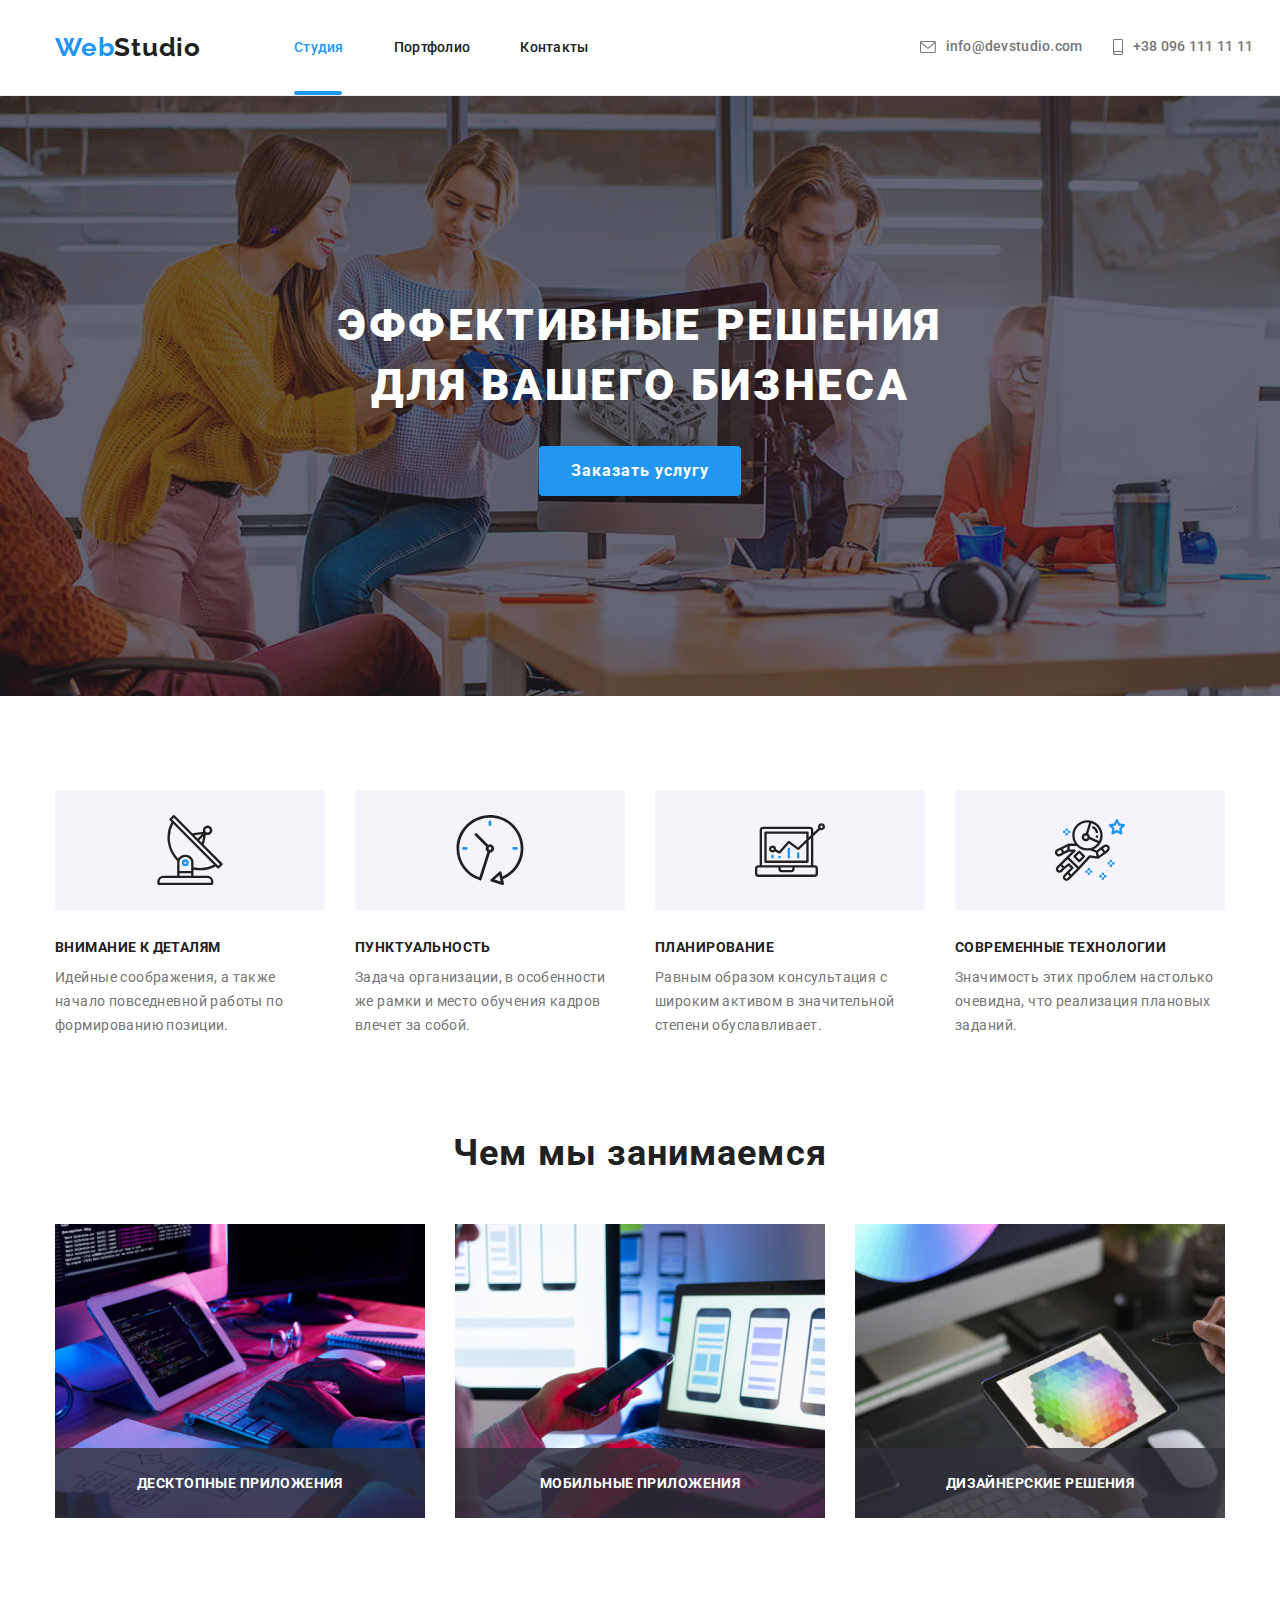
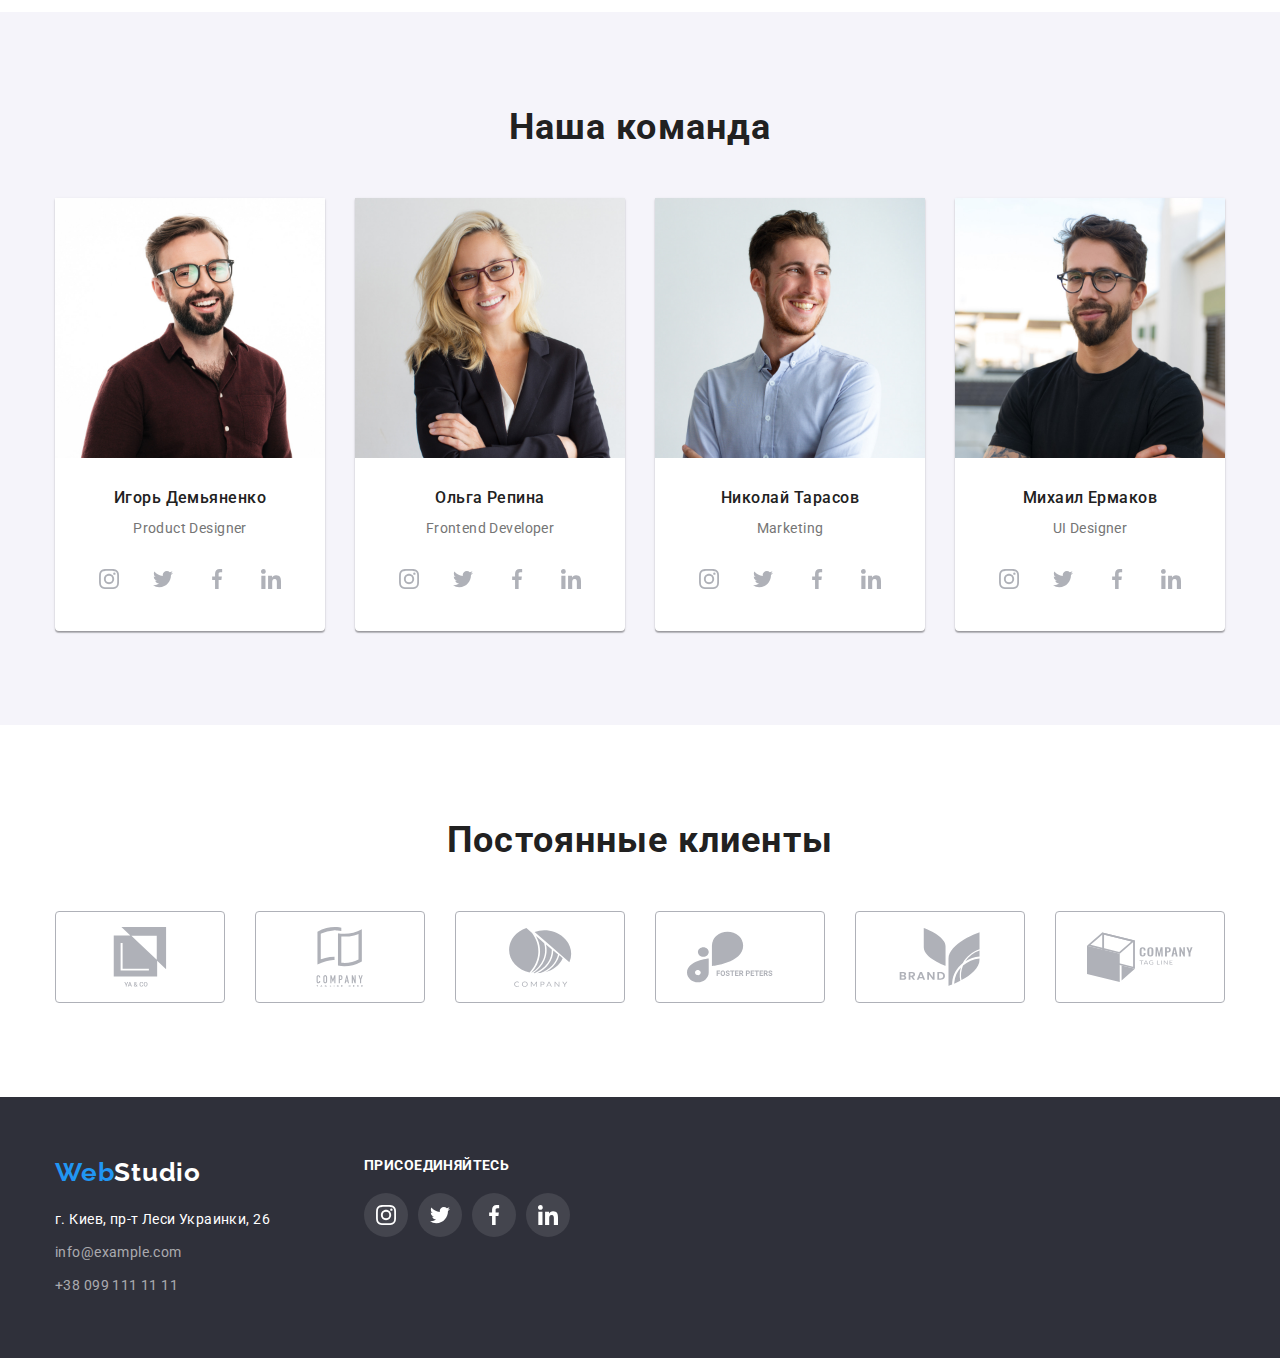
==== index.html @ fbbea025 "Initial commit" ====
<!DOCTYPE html>
<html lang="ru">
  <head>
    <meta charset="UTF-8" />
    <meta http-equiv="X-UA-Compatible" content="IE=edge" />
    <meta name="viewport" content="width=device-width, initial-scale=1.0" />
    <link
      rel="stylesheet"
      href="https://cdn.jsdelivr.net/npm/modern-normalize@1.1.0/modern-normalize.min.css"
    />
    <link rel="preconnect" href="https://fonts.googleapis.com" />
    <link rel="preconnect" href="https://fonts.gstatic.com" crossorigin />
    <link
      href="https://fonts.googleapis.com/css2?family=Raleway:wght@700&family=Roboto:wght@400;500;700;900&display=swap"
      rel="stylesheet"
    />
    <link rel="stylesheet" href="./css/style.css" />
    <title>Studia</title>
  </head>
  <body>
    <header>
      <div class="container header-container">
        <a class="logo" href="./"><span class="logo-accent">Web</span>Studio</a>
        <nav>
          <ul class="header-link-list">
            <li class="nav-item">
              <a class="header-link link-studia" href="index.html">Студия</a>
            </li>
            <li class="nav-item">
              <a class="header-link" href="portfolio.html">Портфолио</a>
            </li>
            <li class="nav-item">
              <a class="header-link" href="/">Контакты</a>
            </li>
          </ul>
        </nav>
        <div class="contacts-list">
          <a class="contacts" href="mailto:info@devstudio.com">
            <svg class="link-icon-envelope">
              <use href="./images/svg/symbol-defs.svg#icon-envelope"></use>
            </svg>
            info@devstudio.com
          </a>
          <a class="contacts" href="tel:++380961111111">
            <svg class="link-icon-smartphone">
              <use href="./images/svg/symbol-defs.svg#icon-smartphone"></use>
            </svg>
            +38 096 111 11 11
          </a>
        </div>
      </div>
    </header>
    <main>
      <section class="hero-section">
        <div class="container container-hero">
          <h1 class="hero-name">Эффективные решения для вашего бизнеса</h1>
          <button class="main-button" type="button" data-modal-open>
            Заказать услугу
          </button>
        </div>
      </section>
      <section class="our-advantages section">
        <div class="container">
          <h2 hidden>Наши преймущества</h2>
          <ul class="advantages-list">
            <li class="advantages-list-item">
              <div class="advantages-svg">
                <svg class="advantages-icon">
                  <use href="./images/svg/symbol-defs.svg#icon-antenna-1"></use>
                </svg>
              </div>

              <h3>Внимание к деталям</h3>
              <p>
                Идейные соображения, а также начало повседневной работы по
                формированию позиции.
              </p>
            </li>
            <li class="advantages-list-item">
              <div class="advantages-svg">
                <svg class="advantages-icon">
                  <use href="./images/svg/symbol-defs.svg#icon-clock-1"></use>
                </svg>
              </div>

              <h3>Пунктуальность</h3>
              <p>
                Задача организации, в особенности же рамки и место обучения
                кадров влечет за собой.
              </p>
            </li>
            <li class="advantages-list-item">
              <div class="advantages-svg">
                <svg class="advantages-icon">
                  <use href="./images/svg/symbol-defs.svg#icon-diagram-1"></use>
                </svg>
              </div>

              <h3>Планирование</h3>
              <p>
                Равным образом консультация с широким активом в значительной
                степени обуславливает.
              </p>
            </li>
            <li class="advantages-list-item">
              <div class="advantages-svg">
                <svg class="advantages-icon">
                  <use
                    href="./images/svg/symbol-defs.svg#icon-astronaut-1"
                  ></use>
                </svg>
              </div>

              <h3>Современные технологии</h3>
              <p>
                Значимость этих проблем настолько очевидна, что реализация
                плановых заданий.
              </p>
            </li>
          </ul>
        </div>
      </section>
      <section class="gallery section">
        <div class="container">
          <h2 class="gallery-name">Чем мы занимаемся</h2>
          <ul class="gallery-list">
            <li class="gallery-list-item">
              <div class="gallery-thumb">
                <img
                  src="./images/gallery/box1.jpg"
                  width="370"
                  height="294"
                  alt="Десктопные приложения"
                />
                <div class="gallery-item-font">
                  <p class="gallery-item-name">Десктопные приложения</p>
                </div>
              </div>
            </li>
            <li class="gallery-list-item">
              <div class="gallery-thumb">
                <img
                  src="./images/gallery/box2.jpg"
                  alt="Мобильные приложения"
                />
                <div class="gallery-item-font">
                  <p class="gallery-item-name">Мобильные приложения</p>
                </div>
              </div>
            </li>
            <li class="gallery-list-item">
              <div class="gallery-thumb">
                <img
                  src="./images/gallery/box3.jpg"
                  alt="Дизайнерские решения"
                />
                <div class="gallery-item-font">
                  <p class="gallery-item-name">Дизайнерские решения</p>
                </div>
              </div>
            </li>
          </ul>
        </div>
      </section>
      <section class="team-section">
        <div class="container">
          <h2 class="team-header">Наша команда</h2>
          <ul class="team-list">
            <li class="team-list-item">
              <img
                src="./images/team/productdesigner.jpg"
                alt="Фото дизайнера продукта"
                width="270"
                height="260"
              />
              <div class="name-item-team">
                <h3>Игорь Демьяненко</h3>
                <p lang="en">Product Designer</p>
              </div>

              <div class="social-team">
                <ul class="social-team-list">
                  <li class="social-team-item">
                    <a class="social-team-link" href="">
                      <svg class="social-team-svg">
                        <use
                          href="./images/svg/symbol-defs.svg#icon-instagram-2"
                        ></use>
                      </svg>
                    </a>
                  </li>
                  <li class="social-team-item">
                    <a class="social-team-link" href="">
                      <svg class="social-team-svg">
                        <use
                          href="./images/svg/symbol-defs.svg#icon-twitter-1"
                        ></use>
                      </svg>
                    </a>
                  </li>
                  <li class="social-team-item">
                    <a class="social-team-link" href="">
                      <svg class="social-team-svg">
                        <use
                          href="./images/svg/symbol-defs.svg#icon-facebook-1"
                        ></use>
                      </svg>
                    </a>
                  </li>
                  <li class="social-team-item">
                    <a class="social-team-link" href="">
                      <svg class="social-team-svg">
                        <use
                          href="./images/svg/symbol-defs.svg#icon-linkedin-1"
                        ></use>
                      </svg>
                    </a>
                  </li>
                </ul>
              </div>
            </li>
            <li class="team-list-item">
              <img
                src="./images/team/frontenddeveloper.jpg"
                alt="Фото фронтэнд разработчика"
                width="270"
                height="260"
              />
              <div class="name-item-team">
                <h3>Ольга Репина</h3>
                <p lang="en">Frontend Developer</p>
              </div>
              <div class="social-team">
                <ul class="social-team-list">
                  <li class="social-team-item">
                    <a class="social-team-link" href="">
                      <svg class="social-team-svg">
                        <use
                          href="./images/svg/symbol-defs.svg#icon-instagram-2"
                        ></use>
                      </svg>
                    </a>
                  </li>
                  <li class="social-team-item">
                    <a class="social-team-link" href="">
                      <svg class="social-team-svg">
                        <use
                          href="./images/svg/symbol-defs.svg#icon-twitter-1"
                        ></use>
                      </svg>
                    </a>
                  </li>
                  <li class="social-team-item">
                    <a class="social-team-link" href="">
                      <svg class="social-team-svg">
                        <use
                          href="./images/svg/symbol-defs.svg#icon-facebook-1"
                        ></use>
                      </svg>
                    </a>
                  </li>
                  <li class="social-team-item">
                    <a class="social-team-link" href="">
                      <svg class="social-team-svg">
                        <use
                          href="./images/svg/symbol-defs.svg#icon-linkedin-1"
                        ></use>
                      </svg>
                    </a>
                  </li>
                </ul>
              </div>
            </li>
            <li class="team-list-item">
              <img
                src="./images/team/marketing.jpg"
                alt="Фото маркетолога"
                width="270"
                height="260"
              />
              <div class="name-item-team">
                <h3>Николай Тарасов</h3>
                <p lang="en">Marketing</p>
              </div>
              <div class="social-team">
                <ul class="social-team-list">
                  <li class="social-team-item">
                    <a class="social-team-link" href="">
                      <svg class="social-team-svg">
                        <use
                          href="./images/svg/symbol-defs.svg#icon-instagram-2"
                        ></use>
                      </svg>
                    </a>
                  </li>
                  <li class="social-team-item">
                    <a class="social-team-link" href="">
                      <svg class="social-team-svg">
                        <use
                          href="./images/svg/symbol-defs.svg#icon-twitter-1"
                        ></use>
                      </svg>
                    </a>
                  </li>
                  <li class="social-team-item">
                    <a class="social-team-link" href="">
                      <svg class="social-team-svg">
                        <use
                          href="./images/svg/symbol-defs.svg#icon-facebook-1"
                        ></use>
                      </svg>
                    </a>
                  </li>
                  <li class="social-team-item">
                    <a class="social-team-link" href="">
                      <svg class="social-team-svg">
                        <use
                          href="./images/svg/symbol-defs.svg#icon-linkedin-1"
                        ></use>
                      </svg>
                    </a>
                  </li>
                </ul>
              </div>
            </li>
            <li class="team-list-item">
              <img
                src="./images/team/designer.jpg"
                alt="Фото юи дизайнера"
                width="270"
                height="260"
              />
              <div class="name-item-team">
                <h3>Михаил Ермаков</h3>
                <p lang="en">UI Designer</p>
              </div>
              <div class="social-team">
                <ul class="social-team-list">
                  <li class="social-team-item">
                    <a class="social-team-link" href="">
                      <svg class="social-team-svg">
                        <use
                          href="./images/svg/symbol-defs.svg#icon-instagram-2"
                        ></use>
                      </svg>
                    </a>
                  </li>
                  <li class="social-team-item">
                    <a class="social-team-link" href="">
                      <svg class="social-team-svg">
                        <use
                          href="./images/svg/symbol-defs.svg#icon-twitter-1"
                        ></use>
                      </svg>
                    </a>
                  </li>
                  <li class="social-team-item">
                    <a class="social-team-link" href="">
                      <svg class="social-team-svg">
                        <use
                          href="./images/svg/symbol-defs.svg#icon-facebook-1"
                        ></use>
                      </svg>
                    </a>
                  </li>
                  <li class="social-team-item">
                    <a class="social-team-link" href="">
                      <svg class="social-team-svg">
                        <use
                          href="./images/svg/symbol-defs.svg#icon-linkedin-1"
                        ></use>
                      </svg>
                    </a>
                  </li>
                </ul>
              </div>
            </li>
          </ul>
        </div>
      </section>
      <section class="clients">
        <div class="container">
          <h2 class="clients-header">Постоянные клиенты</h2>
          <ul class="clients-list">
            <li class="clients-item">
              <a class="clients-link" href="">
                <svg class="clients-icon">
                  <use href="./images/svg/symbol-defs.svg#icon-group"></use>
                </svg>
              </a>
            </li>
            <li class="clients-item">
              <a class="clients-link" href="">
                <svg class="clients-icon">
                  <use href="./images/svg/symbol-defs.svg#icon-group-1"></use>
                </svg>
              </a>
            </li>
            <li class="clients-item">
              <a class="clients-link" href="">
                <svg class="clients-icon">
                  <use href="./images/svg/symbol-defs.svg#icon-group-2"></use>
                </svg>
              </a>
            </li>
            <li class="clients-item">
              <a class="clients-link" href="">
                <svg class="clients-icon">
                  <use href="./images/svg/symbol-defs.svg#icon-group-3"></use>
                </svg>
              </a>
            </li>
            <li class="clients-item">
              <a class="clients-link" href="">
                <svg class="clients-icon">
                  <use href="./images/svg/symbol-defs.svg#icon-group-4"></use>
                </svg>
              </a>
            </li>
            <li class="clients-item">
              <a class="clients-link" href="">
                <svg class="clients-icon">
                  <use href="./images/svg/symbol-defs.svg#icon-group-5"></use>
                </svg>
              </a>
            </li>
          </ul>
        </div>
      </section>
    </main>
    <footer class="footer-page">
      <div class="container footer-container">
        <div class="address-container">
          <a class="logo logo-footer" href="./"
            ><span class="logo-accent">Web</span>Studio</a
          >
          <address class="address-list">
            <p class="location">г. Киев, пр-т Леси Украинки, 26</p>
            <a class="footer-contacts" href="mailto:info@example.com"
              >info@example.com</a
            >
            <a class="footer-contacts" href="tel:++380991111111"
              >+38 099 111 11 11</a
            >
          </address>
        </div>
        <div class="social-footer">
          <p class="social-footer-contents">присоединяйтесь</p>
          <div class="social-footer-container">
            <ul class="social-footer-list">
              <li class="social-footer-item">
                <a class="social-footer-link" href="">
                  <svg class="social-footer-svg">
                    <use
                      href="./images/svg/symbol-defs.svg#icon-instagram-2"
                    ></use>
                  </svg>
                </a>
              </li>
              <li class="social-footer-item">
                <a class="social-footer-link" href="">
                  <svg class="social-footer-svg">
                    <use
                      href="./images/svg/symbol-defs.svg#icon-twitter-1"
                    ></use>
                  </svg>
                </a>
              </li>
              <li class="social-footer-item">
                <a class="social-footer-link" href="">
                  <svg class="social-footer-svg">
                    <use
                      href="./images/svg/symbol-defs.svg#icon-facebook-1"
                    ></use>
                  </svg>
                </a>
              </li>
              <li class="social-footer-item">
                <a class="social-footer-link" href="">
                  <svg class="social-footer-svg">
                    <use
                      href="./images/svg/symbol-defs.svg#icon-linkedin-1"
                    ></use>
                  </svg>
                </a>
              </li>
            </ul>
          </div>
        </div>
      </div>
    </footer>
    <!-- Modal window -->
    <div class="backdrop is-hidden" data-modal>
      <div class="modal">
        <button class="modal-btn-close" data-modal-close>
          <svg class="modal-btn-close-icon">
            <use href="./images/svg/symbol-defs.svg#icon-modalclose"></use>
          </svg>
        </button>
      </div>
    </div>
    <script src="./js/modal.js"></script>
  </body>
</html>
---- css/style.css ----
:root {
  /* Шрифт */
  --main-font: "Roboto", sans-serif;

  /* Цвет шрифтов */
  --accent-color: #2196f3;
  --main-color: #212121;
  --secondary-color: #757575;

  /* Цвет фона */
  --main-bg-color: #ffffff;
  --secondary-bg-color: #e5e5e5;
  --futer-bg-color: #2f303a;
  --accent-bg-color: #2196f3;
}

body {
  font-style: normal;
  font-family: var(--main-font);
  font-weight: normal;
  font-size: 14px;
  line-height: 1.71;
  letter-spacing: 0.03em;
  color: var(--secondary-color);
}
/* .main-button{background-color: transparent;- прозрачная кнопка
font-family:inherit унаследовать предка шрифт} 
*/

h1,
h2,
h3,
h4,
h5,
h6,
p,
ul {
  margin: 0 0;
  padding: 0 0;
}

.container {
  width: 1200px;
  padding-left: 15px;
  padding-right: 15px;
  margin: auto auto;
}

header {
  border-bottom-style: solid;
  border-bottom-color: #ececec;
  border-bottom-width: 1px;
}

.header-container {
  display: flex;
  align-items: center;
  padding-top: 32px;
  padding-bottom: 32px;
}

.header-link-list {
  display: flex;
  align-items: center;
}

.logo {
  text-decoration: none;
  font-style: normal;
  font-family: "Raleway", sans-serif;
  color: var(--main-color);
  font-weight: 700;
  font-size: 26px;
  line-height: 1.19;
  /* identical to box height */

  letter-spacing: 0.03em;
  margin-right: 93px;
}
.logo-accent {
  color: var(--accent-color);
}

nav {
  margin-right: 331px;
}

.header-link-list {
  display: flex;
}

.nav-item {
  margin-right: 50px;
}
.nav-item:last-child {
  margin-right: 0px;
}
.contacts-list {
  display: flex;
}

.header-link-list,
.advantages-list,
.gallery-list,
.team-list,
.button-list,
.portfolio-list {
  list-style-type: none;
}

.header-link {
  font-family: var(--main-font);
  font-style: normal;
  font-weight: 500;
  font-size: 14px;
  line-height: 1.14;
  letter-spacing: 0.02em;
  color: var(--main-color);
  text-decoration: none;
  transition: color 250ms cubic-bezier(0.4, 0, 0.2, 1);
}

.link-studia{
  color: var(--accent-color);
}
.link-studia::after{
  position: absolute;
  display: flex;
  flex-direction: row;
  content: '';
  width: 48px;
  height: 4px;
  background-color: var(--accent-color);
  border-radius: 2px;
  margin-top: 32px;
}

.link-portfolio {
  color: var(--accent-color);
}

.link-portfolio::after {
  position: absolute;
  display: flex;
  flex-direction: row;
  content: '';
  width: 78px;
  height: 4px;
  background-color: var(--accent-color);
  border-radius: 2px;
  margin-top: 32px;
}

.header-link:hover,
.header-link:focus{
  color: var(--accent-color);
}

.contacts {
  color: var(--secondary-color);
  text-decoration: none;
  font-family: var(--main-font);
  font-weight: 500;
  font-size: 14px;
  line-height: 1.14;
  letter-spacing: 0.02em;
  margin-right: 30px;
  min-width: 142px;
  fill: var(--secondary-color);
  display: flex;
  align-items: center;
  transition: color 250ms cubic-bezier(0.4, 0, 0.2, 1);
}
.contacts:last-child {
  margin-right: 0px;
}

.contacts:hover,
.contacts:focus {
  color: var(--accent-color);
}

.link-icon-envelope {
  width: 16px;
  height: 12px;
  margin-right: 10px;
  fill: currentColor;
}

.link-icon-smartphone {
  width: 10px;
  height: 16px;
  margin-right: 10px;
  fill: currentColor;

}

.hero-section {
  background-color: var(--futer-bg-color);
  padding-top: 200px;
  padding-bottom: 200px;
  background-repeat:no-repeat;
  background-position: 50% 50%;
  background-image: linear-gradient(rgba(47, 48, 58, 0.4), rgba(47, 48, 58, 0.4)), url(../images/hero/hero.jpg);
}
.container-hero {
  max-width: 696px;
}
.hero-name {
  color: #ffffff;
  font-family: var(--main-font);
  font-style: normal;
  font-weight: 900;
  font-size: 44px;
  line-height: 1.36;
  text-align: center;
  letter-spacing: 0.06em;
  text-transform: uppercase;
  margin-bottom: 30px;
  min-height: 120px;
}

.main-button {
  font-style: normal;
  font-weight: 700;
  font-size: 16px;
  line-height: 1.88;
  display: flex;
  align-items: center;
  text-align: center;
  letter-spacing: 0.06em;
  background-color: var(--accent-color);
  color: #ffffff;
  font-family: inherit;
  cursor: pointer;
  border: 0px;
  border-radius: 4px;
  margin-left: auto;
  margin-right: auto;
  padding: 10px 32px;
  transition: background-color 250ms cubic-bezier(0.4, 0, 0.2, 1);
  /* font-family:inherit; - унаследовать шрифт предка  */
}
.main-button:hover,
.main-button:focus {
  background-color: #188ce8;
}

.our-advantages.section {
  padding-bottom: 47px;
}

.advantages-list {
  display: flex;
}
.advantages-list-item {
  max-width: 270px;
  margin-right: 30px;
}
.advantages-list-item:last-child {
  margin-right: 0px;
}

.advantages-svg {
  display: flex;
  justify-content: center;
  align-items: center;
  margin-bottom: 30px;
  width: 270px;
  height: 120px;
  background-color: #F5F4FA;
  border-radius: 4px;
}

.advantages-icon {
  width: 70px;
  height: 70px;
}
.gallery.section {
  padding-top: 47px;
}

.gallery-list {
  display: flex;
}
.gallery-list-item {
  margin-right: 30px;
}
.gallery-list-item:last-child {
  margin-right: 0px;
}


.gallery-thumb{
  position: relative;
}
.gallery-item-font{
  position: absolute;
  display: flex;
  justify-content:center;
  align-items:center;
  bottom: 0px;
  width: 370px;
  height: 70px;
  background-color: rgba(47, 48, 58, 0.8);
  color: #FFFFFF;

  
}

.gallery-item-name{
  display: flex;
  font-style: normal;
  font-weight: 700;
  font-size: 14px;
  line-height: 16px;
  letter-spacing: 0.03em;
  text-transform: uppercase;
}






.team-section{
  background-color: #F5F4FA;
  padding: 94px 0 94px 0;
}

.team-list {
  display: flex;
}
.team-list-item {
  margin-right: 30px;
  background-color: #ffffff;
  box-shadow: 0px 1px 3px rgba(0, 0, 0, 0.12),
  0px 1px 1px rgba(0, 0, 0, 0.14),
  0px 2px 1px rgba(0, 0, 0, 0.2);
  border-radius: 0px 0px 4px 4px;
}
.team-list-item:last-child {
  margin-right: 0px;
}

.name-item-team {
  padding-top: 30px;
  text-align: center;
}
.name-item-team > h3 {
  margin-bottom: 10px;
}

.advantages-list h3 {
  font-style: normal;
  font-weight: 700;
  font-size: 14px;
  line-height: 1.14;
  letter-spacing: 0.03em;
  text-transform: uppercase;
  color: var(--main-color);
  margin-bottom: 10px;
}

.gallery-name,
.team-header {
  font-style: normal;
  font-weight: 700;
  font-size: 36px;
  line-height: 1.17;
  text-align: center;
  letter-spacing: 0.03em;
  font-family: var(--main-font);
  color: var(--main-color);
  margin-bottom: 50px;
}

.team-list h3 {
  font-family: var(--main-font);
  font-style: normal;
  font-weight: 500;
  font-size: 16px;
  line-height: 1.19;
  letter-spacing: 0.03em;
  color: var(--main-color);
}
.footer-page {
  font-family: var(--main-font);
  font-style: normal;
  font-weight: 400;
  font-size: 14px;
  line-height: 1.71;
  letter-spacing: 0.03em;
  color: var(--secondary-color);
  background-color: var(--futer-bg-color);
}
.location {
  color: #ffffff;
}
.footer-page .logo {
  color: #ffffff;
}

.button-list {
  display: flex;
  justify-content: center;
  margin-bottom: 50px;
}

.button-list button {
  font-family: var(--main-font);
  font-style: normal;
  font-weight: 500;
  font-size: 16px;
  line-height: 1.62;
  text-align: center;
  letter-spacing: 0.03em;
  color: var(--main-color);
  background-color: #f5f4fa;
  cursor: pointer;
}
.filter-button {
  margin-right: 8px;
  border-radius: 4px;
  box-sizing: 0px;
  border: none;
  padding: 6px 22px;
  transition: background-color 250ms cubic-bezier(0.4, 0, 0.2, 1), color 250ms cubic-bezier(0.4, 0, 0.2, 1), box-shadow 250ms cubic-bezier(0.4, 0, 0.2, 1);
}
filter-button:last child {
  margin-right: 0px;
  text-align: center;
}

.filter-button:focus,
.filter-button:hover {
  background-color: var(--accent-bg-color);
  color: #ffffff;
  box-shadow: 0px 3px 1px rgba(0, 0, 0, 0.1),
  0px 1px 2px rgba(0, 0, 0, 0.08),
  0px 2px 2px rgba(0, 0, 0, 0.12);
  border-radius: 4px;
}


.portfolio-list {
  display: flex;
  flex-wrap: wrap;
  margin-left: -30px;
  margin-top: -30px;
}
portfolio-list p {
  font-style: normal;
  font-weight: 400;
  font-size: 16px;
  line-height: 1.87;
  letter-spacing: 0.03em;
}
.portfolio-list h3 {
  font-style: normal;
  font-weight: 700;
  font-size: 18px;
  line-height: 2;
  letter-spacing: 0.06em;
  color: var(--main-color);
}
address {
  font-style: normal;
}
.footer-page {
  padding-top: 60px;
  padding-bottom: 60px;
}


.footer-contacts {
  color: rgba(255, 255, 255, 0.6);
  text-decoration: none;
  font-family: var(--main-font);
  font-weight: 400;
  font-size: 14px;
  line-height: 1.71;
  letter-spacing: 0.03em;
  transition: color 250ms cubic-bezier(0.4, 0, 0.2, 1);
}

.footer-contacts:hover,
.footer-contacts:focus {
  color: var(--accent-color);
}
.section {
  padding-top: 94px;
  padding-bottom: 94px;
}
.portfolio-list-item {
  margin-left: 30px;
  margin-top: 30px;
  flex-basis: calc((100% - 90px) / 3);
  transition: box-shadow 250ms cubic-bezier(0.4, 0, 0.2, 1);
}
.portfolio-list-item:hover, portfolio-list-item:focus{
  border: 1px solid #EEEEEE;
  box-shadow: 0px 1px 1px rgba(0, 0, 0, 0.12),
  0px 4px 4px rgba(0, 0, 0, 0.06),
  1px 4px 6px rgba(0, 0, 0, 0.16);
}



.product-thumb{
  position: relative;
  overflow: hidden;
}

.portfolio-item-description{
  position: absolute;
  opacity: 1;
  display: inline-block;
  width: 100%;
  height: 100%;
  color: #000000;
 
}

.portfolio-item-text{
  position: absolute;
  top: 50%;
  left: 50%;
  transform: translate(-50%, -50%);
  display: inline-block;
  width: 322px;
  height: 168px;



  font-family: 'Roboto';
  font-style: normal;
  font-weight: 400;
  font-size: 18px;
  line-height: 156%;
  letter-spacing: 0.03em;
  color: #FFFFFF;
}


.portfolio-item-description{
  position: absolute;
  display: inline-block;
  width: 100%;
  height: 100%;
  background-color: rgba(33, 150, 243, 0.9);
  top: 0;
  left: 0;
  transform: translateY(100%);
  transition: transform 250ms cubic-bezier(0.4, 0, 0.2, 1);
}


.portfolio-list-item:hover .portfolio-item-description {
  transform: translateY(0);
}


.portfolio-item {
  padding: 20px 24px;
  border-left-color: #eeeeee;
  border-left-width: 1px;
  border-left-style: solid;

  border-right-color: #eeeeee;
  border-right-width: 1px;
  border-right-style: solid;

  border-bottom-color: #eeeeee;
  border-bottom-width: 1px;
  border-bottom-style: solid;
}

.project-name {
  margin-bottom: 4px;
}

.logo-footer {
  margin-bottom: 20px;
}
.address-list {
  display: flex;
  flex-direction: column;
}
.location {
  margin-bottom: 9px;
}
.footer-contacts {
  margin-bottom: 9px;
}
.footer-contacts:last-child {
  margin-bottom: 0px;
}

img {
  display: block;
  max-width: 100%;
  height: auto;
}
.clients{
  padding: 94px 0px;
}

.clients-header{
  font-family: 'Roboto';
  font-style: normal;
  font-weight: 700;
  font-size: 36px;
  line-height: 42px;
  text-align: center;
  letter-spacing: 0.03em;
  
  color: #212121;
  margin-bottom: 50px;

}

.social-team {
  padding: 16px 32px 30px 32px;
}


.clients-list{
  display: flex;
  list-style-type: none;
  margin: 0, auto;
}

.clients-item{
  margin-right: 30px;

}
.clients-item:last-child {
  margin-right: 0px;
}

.clients-link {
  width: 170px;
  height: 92px;
  border: 1px solid #AFB1B8;
  border-radius: 4px;
  display: flex;
  justify-content: center;
  align-items: center;
  color: #AFB1B8;
  transition: color 250ms cubic-bezier(0.4, 0, 0.2, 1);
}

.clients-link:hover,
.clients-link:focus {
  border: 1px solid var(--accent-color);
  color: var(--accent-color);
}
.clients-icon {
  fill: currentColor;
  width: 106px;
  height: 60px;
}




.social-team-list {
  list-style-type: none;
  display: flex;
  justify-content:space-between;
}





.container.footer-container{
  display: flex;
}


.social-footer-list{
  list-style-type: none;
  display: flex;
  justify-content:space-between;
  min-width: 206px;
}
.social-footer-link {
  width: 44px;
  height: 44px;
  display: flex;
  justify-content: center;
  align-items: center;
  border-radius: 50%;
  background-color: rgb(255, 255, 255, 10%);
  background-repeat: no-repeat;
  background-position: center;
  transition: background-color 250ms cubic-bezier(0.4, 0, 0.2, 1);
}
.social-footer-svg{
  width: 20px;
  height: 20px;
  fill:#ffffff
}
.social-footer-link:hover,
.social-footer-link:focus {
  background-color: var(--accent-bg-color);
}

.address-container{
  display: flex;
  flex-direction: column;
  margin-right: 70px;
}
.social-footer-contents{
  padding-bottom: 20px;
  font-family: 'Roboto';
  font-style: normal;
  font-weight: 700;
  font-size: 14px;
  line-height: 16px;
  letter-spacing: 0.03em;
  text-transform: uppercase;
  
  color: #FFFFFF;
}

.social-team-link{
  width: 44px;
  height: 44px;
  display: flex;
  justify-content: center;
  align-items: center;
  border-radius: 50%;
  background-color: rgb(255, 255, 255);
  background-repeat: no-repeat;
  background-position: center;
  color: #AFB1B8;
  transition: background-color 250ms cubic-bezier(0.4, 0, 0.2, 1), color 250ms cubic-bezier(0.4, 0, 0.2, 1);
}

  .social-team-svg {
    width: 20px;
    height: 20px;
    fill: currentColor;
  }

  .social-team-link:hover,
  .social-team-link:focus {
    background-color: var(--accent-bg-color);
    color: #FFFFFF;
  }

/* Modal window */
.backdrop{
  position: fixed;
  top: 0;
  left: 0;
  width: 100%;
  height: 100%;
  background-color: rgba(0, 0, 0, 0.2);
  opacity: 1;
  transition: opacity 250ms cubic-bezier(0.4, 0, 0.2, 1);
}
.backdrop.is-hidden{
  opacity: 0;
  pointer-events: none;
}

.backdrop.is-hidden .modal{
  transform: translate(-50%, -50%) scale(0.85);
}

.modal{
  position: absolute;
  top: 50%;
  left: 50%;
  min-width: 528px;
  min-height: 581px;
  background-color: #FFFFFF;
  transform: translate(-50%, -50%) scale(1);
  transition: transform 250ms cubic-bezier(0.4, 0, 0.2, 1);
}

.modal-btn-close{
  position: absolute;
  top: 8px;
  right: 8px;
  display: flex;
  justify-content: center;
  align-items: center;
  width: 30px;
  height: 30px;
  color: #000000;
  background-color: #FFFFFF;
  border: 1px solid rgba(0, 0, 0, 0.1);
  border-radius: 50%;
  cursor: pointer;
  padding: 0px 0px 0px 0px;
}

.modal-btn-close-icon{
  width: 11px;
  height: 11px;
  fill: currentColor;
}
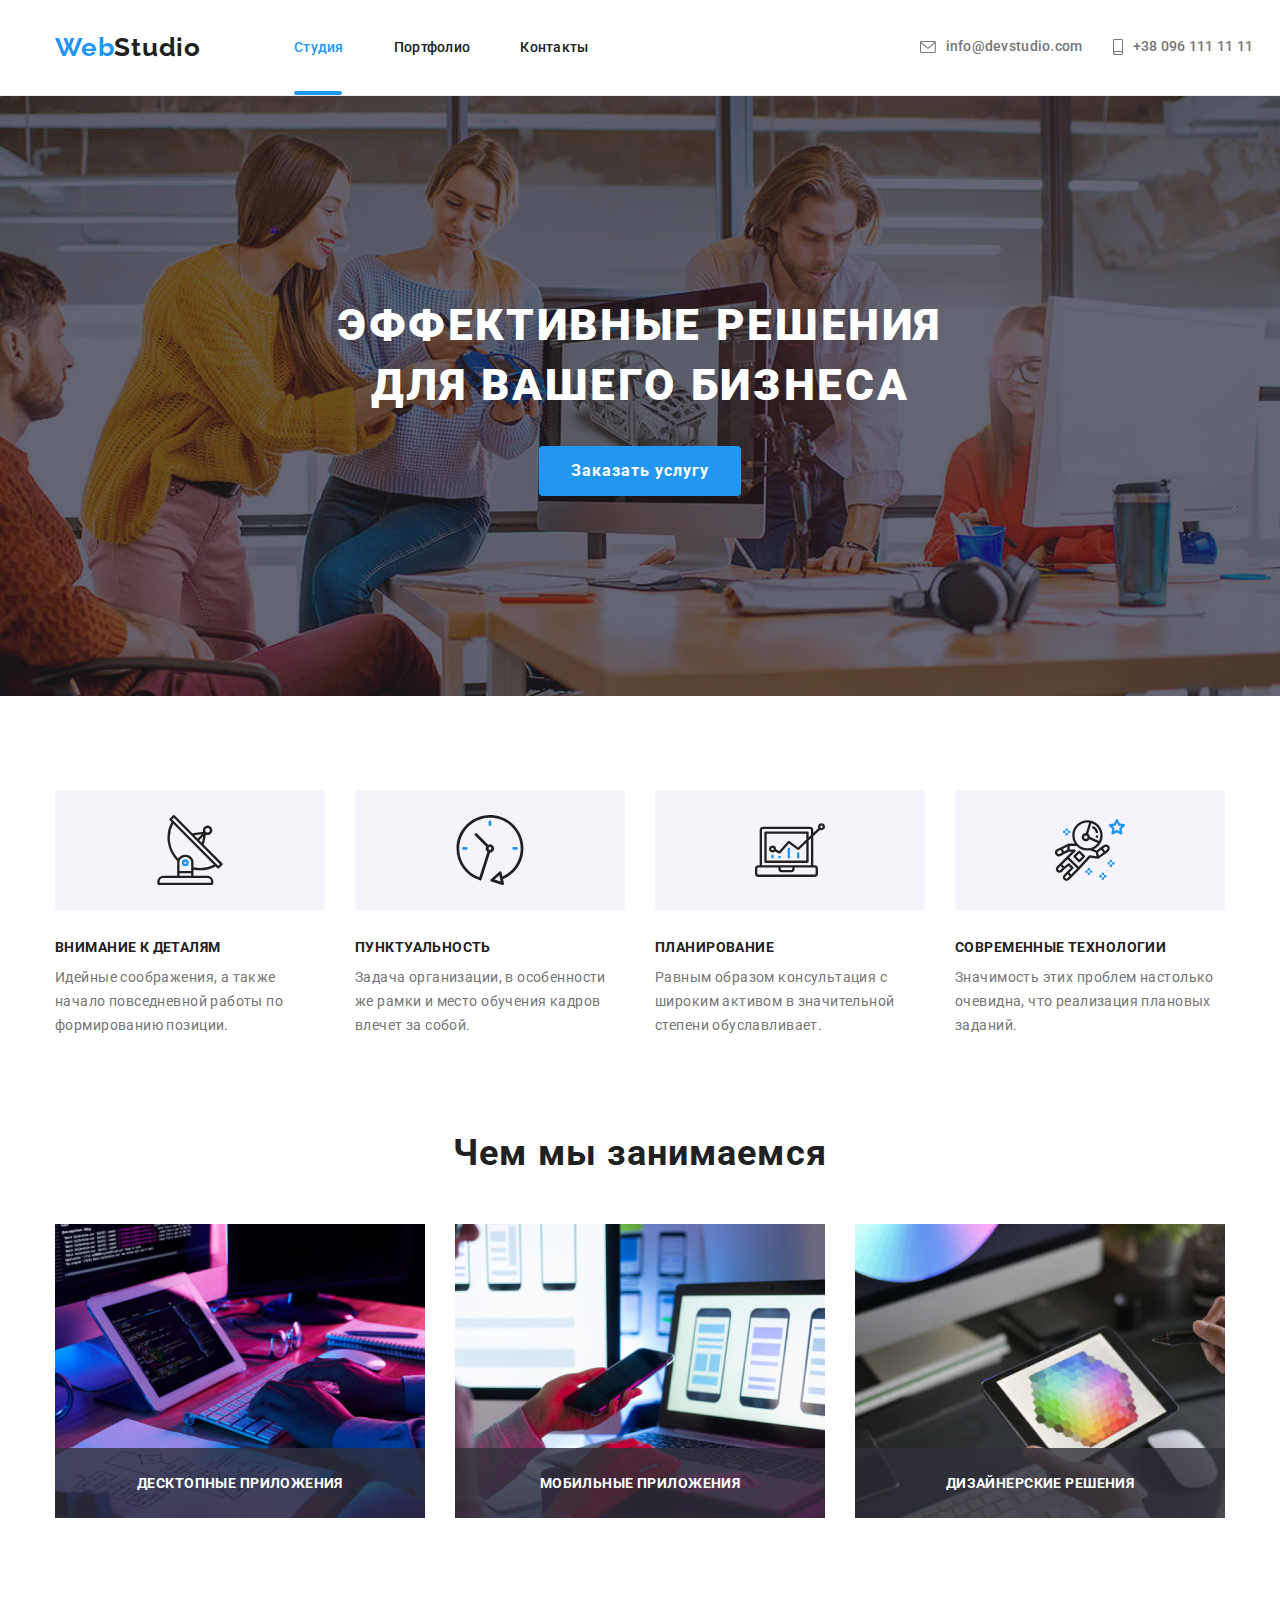
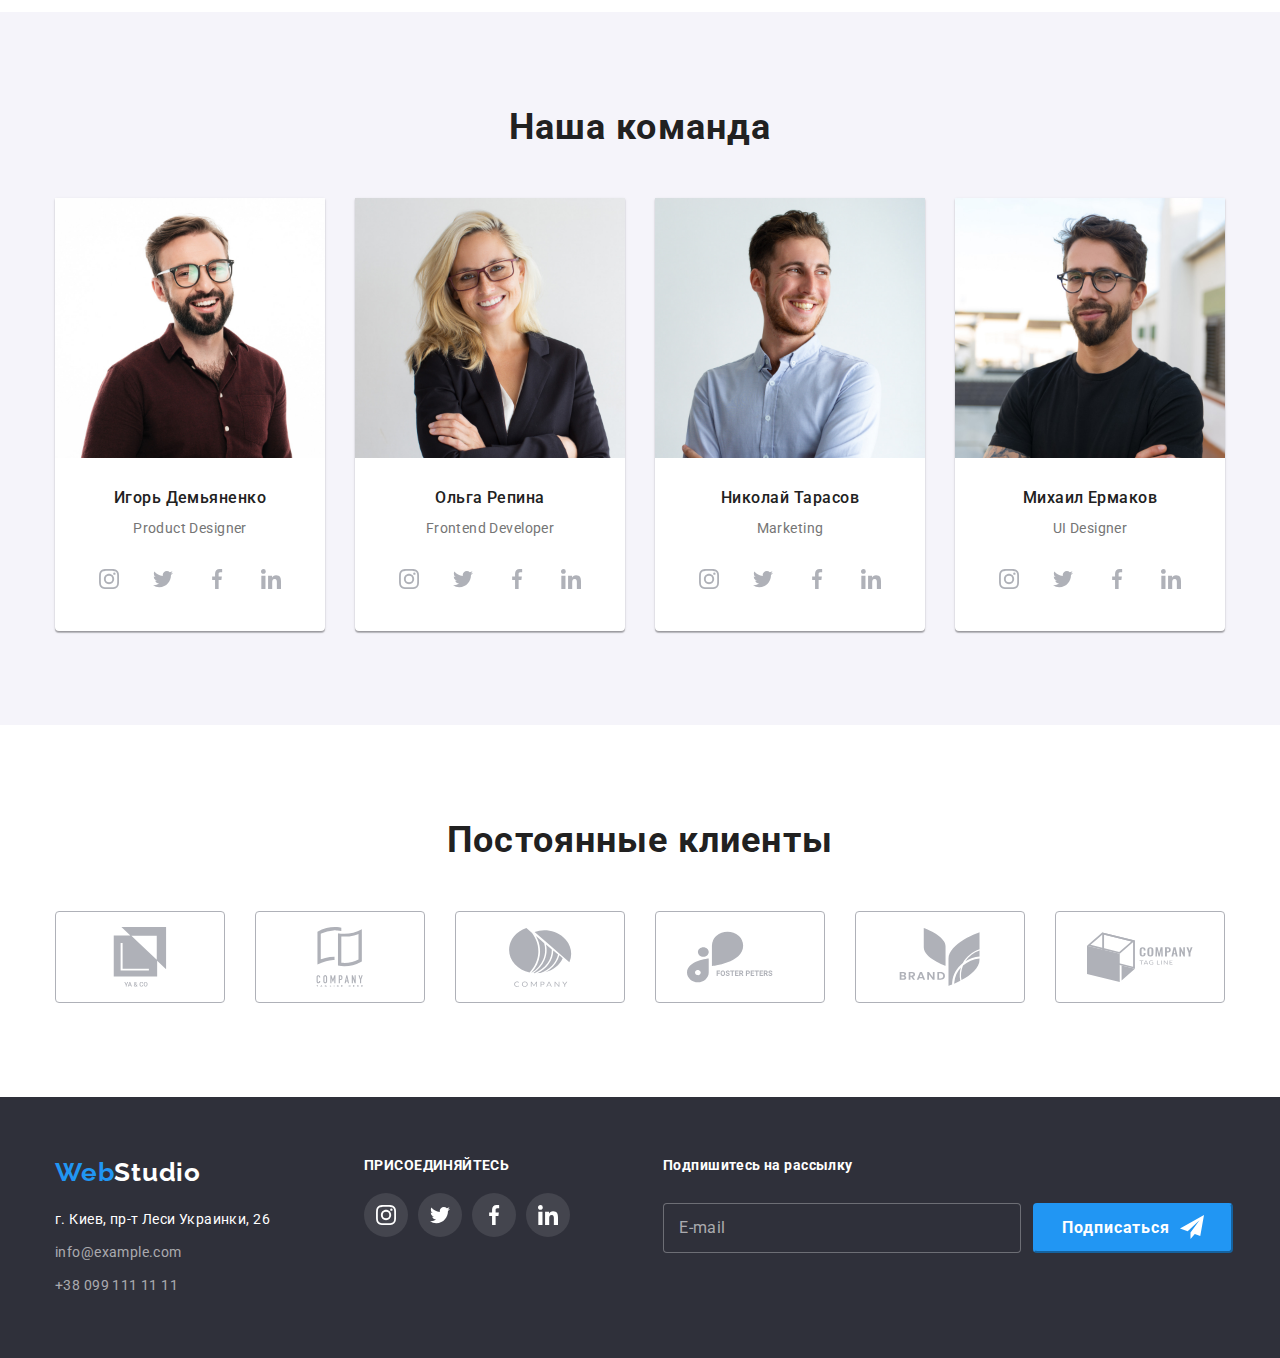
==== commit ba5b509f: "Ver3" ====
--- a/index.html
+++ b/index.html
@@ -487,6 +487,44 @@
             </ul>
           </div>
         </div>
+        <div class="subscription-footer">
+          <form
+            action=""
+            method=""
+            class="subscription-form"
+            name="subscription-form"
+          >
+            <p class="subscription-form-title">Подпишитесь на рассылку</p>
+            <div class="subscription-form-wrapper">
+              <div class="subscription-form-field">
+                <input
+                  type="email"
+                  name="user-email-subscription"
+                  id="subscription"
+                  class="subscription-form-input"
+                />
+                <label for="name" class="label-subscription">E-mail</label>
+              </div>
+              <button type="submit" class="subscription-form-btn">
+                <p>Подписаться</p>
+                <span class="wrapper-icon-subscription-form">
+                  <svg class="icon-subscription-form">
+                    <use
+                      href="./images/svg/symbol-defs.svg#subscription-icon"
+                    ></use>
+                  </svg>
+                </span>
+              </button>
+              <!-- <span class="wrapper-icon-subscription-form">
+                <svg class="icon-subscription-form">
+                  <use
+                    href="./images/svg/symbol-defs.svg#subscription-icon"
+                  ></use>
+                </svg>
+              </span> -->
+            </div>
+          </form>
+        </div>
       </div>
     </footer>
     <!-- Modal window -->
@@ -497,6 +535,86 @@
             <use href="./images/svg/symbol-defs.svg#icon-modalclose"></use>
           </svg>
         </button>
+
+        <form action="" method="" class="form" name="form">
+          <p class="form-title">Оставьте свои данные, мы вам перезвоним</p>
+          <div class="form-field">
+            <label for="name">Имя</label>
+            <input type="text" name="user-name" id="name" class="form-input" />
+            <span class="wrapper-icon-form"
+              ><svg class="icon-form">
+                <use
+                  href="./images/svg/symbol-defs.svg#icon-person-form"
+                ></use></svg
+            ></span>
+          </div>
+          <!-- Чтобы не задавать for="name и id="name", можно input вложить в label. Как ниже(но лучше не вкладывать, чтобы оформить можно было):
+          <label>
+            Телефон
+            <input type="tel" name="user-phone" />
+          </label> -->
+          <div class="form-field">
+            <label for="phone">Телефон</label>
+            <input
+              type="phone"
+              name="user-phone"
+              id="phone"
+              class="form-input"
+            />
+            <span class="wrapper-icon-form"
+              ><svg class="icon-form">
+                <use
+                  href="./images/svg/symbol-defs.svg#icon-phone-form"
+                ></use></svg
+            ></span>
+          </div>
+          <div class="form-field">
+            <label for="email" class="form-label">Почта</label>
+            <input
+              type="email"
+              name="user-email"
+              id="email"
+              class="form-input"
+            />
+            <span class="wrapper-icon-form"
+              ><svg class="icon-form">
+                <use
+                  href="./images/svg/symbol-defs.svg#icon-email-form"
+                ></use></svg
+            ></span>
+          </div>
+          <div class="form-field">
+            <label for="user-text" class="form-label">Комментарий</label>
+            <textarea
+              name="user-text"
+              id="user-text"
+              cols="30"
+              rows="10"
+              placeholder="Введите текст"
+              class="user-text"
+            ></textarea>
+          </div>
+          <div class="form-field-checkbox">
+            <input
+              type="checkbox"
+              name="adreement"
+              value="adreement"
+              id="adreement"
+              class="checkbox-adreement"
+            />
+            <label for="adreement" class="form-label form-label-check"
+              >Соглашаюсь с рассылкой и принимаю
+              <a href="">Условия договора</a>
+              <span class="adreement-wrapper"
+                ><svg class="adreement-icon">
+                  <use
+                    href="./images/svg/symbol-defs.svg#check"
+                  ></use></svg></span
+            ></label>
+          </div>
+
+          <button type="submit" class="submit-form">Отправить</button>
+        </form>
       </div>
     </div>
     <script src="./js/modal.js"></script>
--- a/css/style.css
+++ b/css/style.css
@@ -685,6 +685,7 @@
   display: flex;
   justify-content:space-between;
   min-width: 206px;
+  margin-right: 93px;
 }
 .social-footer-link {
   width: 44px;
@@ -792,16 +793,291 @@
   align-items: center;
   width: 30px;
   height: 30px;
-  color: #000000;
+  color: #;
   background-color: #FFFFFF;
   border: 1px solid rgba(0, 0, 0, 0.1);
   border-radius: 50%;
   cursor: pointer;
   padding: 0px 0px 0px 0px;
+  transition: color 250ms cubic-bezier(0.4, 0, 0.2, 1);
 }
 
 .modal-btn-close-icon{
   width: 11px;
   height: 11px;
   fill: currentColor;
+
+}
+
+.modal-btn-close:hover, .modal-btn-close:focus {
+  color: var(--accent-color);
+}
+
+/* Оформление формы модалки */
+
+.form-title{
+  font-family: 'Roboto';
+  font-style: normal;
+  font-weight: 700;
+  font-size: 20px;
+  line-height: 23px;
+  text-align: center;
+  letter-spacing: 0.03em;
+  color: #212121;
+  margin-bottom: 12px;
+}
+
+textarea{
+  resize: none;
+}
+
+.form{
+  width: 100%;
+  padding: 40px;
+}
+.form-field{
+  position: relative;
+  display: flex;
+  flex-direction: column;
+  margin-bottom: 10px;
+}
+.form-label{
+  margin-bottom: 4px;
+  position: relative;
+}
+.form-input{
+  width: 448px;
+  height: 40px;
+  border: 1px solid rgba(33, 33, 33, 0.2);
+  border-radius: 4px;
+  padding-left: 42px;
+  transition: box-shadow 250ms cubic-bezier(0.4, 0, 0.2, 1);
+}
+
+
+
+.wrapper-icon-form{
+  position: absolute;
+  left: 12px;
+  bottom: 11px;
+  width: 18px;
+  height: 18px;
+  color: #212121;
+  transition: color 250ms cubic-bezier(0.4, 0, 0.2, 1);
+}
+.icon-form {
+  width: 18px;
+  height: 18px;
+  fill: currentColor;
+}
+
+
+.form-input:focus {
+  border: 1px solid var(--accent-color);
+  outline: transparent;
+  box-shadow: 0px 4px 4px rgba(0, 0, 0, 0.25);
+}
+
+
+.form-input:focus + .wrapper-icon-form{
+  color: var(--accent-color);
+}
+
+
+
+.user-text{
+  padding: 12px 16px;
+  border: 1px solid rgba(33, 33, 33, 0.2);
+  border-radius: 4px;
+  transition: box-shadow 250ms cubic-bezier(0.4, 0, 0.2, 1);
+}
+.user-text:focus{
+  border: 1px solid var(--accent-color);
+  outline: transparent;
+  box-shadow: 0px 4px 4px rgba(0, 0, 0, 0.25);
+}
+.adreement-wrapper{
+  position: absolute;
+  top: 0;
+  left: 0;
+  width: 16px;
+  height: 15px;
+  transition: background-color 250ms cubic-bezier(0.4, 0, 0.2, 1);
+  
+}
+.adreement-icon{
+  display: flex;
+  align-items: center;
+  width: 16px;
+  height: 15px;
+  background: #FFFFFF;
+  border: 2px solid #2a2a2a;
+  box-shadow: 0px 1px 3px rgba(0, 0, 0, 0.12), 0px 1px 1px rgba(0, 0, 0, 0.14), 0px 2px 1px rgba(0, 0, 0, 0.2);
+  border-radius: 4px;
+
+}
+
+.checkbox-adreement:checked + .form-label  .adreement-wrapper > .adreement-icon{
+  background-color: var(--accent-bg-color);
+  background-origin: border-box;
+  border: 2px solid var(--accent-bg-color);
+  border-radius: 4px;
+}
+
+.checkbox-adreement{
+  position: absolute;
+  appearance: none;
+  -webkit-appearance: none;
+  -mox-appearance: none;
+}
+.form-label-check{
+  padding-left: 23px;
+  margin-left: 13px;
+}
+.form-field-checkbox{
+  margin-bottom: 30px;
+}
+
+.submit-form{
+  width: 200px;
+  height: 50px;
+  background-color: #2196f3;
+  color: #ffffff;
+  border: none;
+  border-radius: 4px;
+
+  font-style: normal;
+  font-weight: 700;
+  font-size: 16px;
+  line-height: 30px;
+  box-shadow: 0px 1px 3px rgba(0, 0, 0, 0.12), 0px 1px 1px rgba(0, 0, 0, 0.14), 0px 2px 1px rgba(0, 0, 0, 0.2);
+  margin-left: 124px;
+  transition: color 250ms cubic-bezier(0.4, 0, 0.2, 1);
+  
+}
+.submit-form:hover, .submit-form:focus{
+  background-color: #188ce8;
+}
+
+
+
+
+
+
+
+
+.subscription-form{
+  display: flex;
+  flex-direction: column;
+}
+
+
+
+
+.subscription-form-title{
+  font-family: 'Roboto';
+  font-style: normal;
+  font-weight: 700;
+  font-size: 14px;
+  line-height: 16px;
+  letter-spacing: 0.03em;
+  color: #FFFFFF;
+  margin-bottom: 30px;
+}
+
+.subscription-form-wrapper{
+  position: relative;
+  display: flex;
+  flex-direction: row;
+
+
+
+}
+.subscription-form-input{
+  position: relative;
+  width: 358px;
+  height: 50px;
+  background-color: #2F303A;
+  border: 1px solid rgba(255, 255, 255, 0.3);
+  border-radius: 4px;
+  color: #FFFFFF;
+  padding-left: 16px;
+  font-style: normal;
+  font-weight: 400;
+  font-size: 16px;
+  line-height: 125%;
+  letter-spacing: 0.03em;
+
+}
+
+.label-subscription{
+  position: absolute;
+  top: 15px;
+  left: 16px;
+  color: rgba(255, 255, 255, 0.6);
+  font-style: normal;
+  font-weight: 400;
+  font-size: 16px;
+  line-height: 125%;
+  letter-spacing: 0.03em;
+  
+  
+
+}
+
+.subscription-form-input:focus + .label-subscription{
+  color:#2F303A;
+  transform: translateY(40px);
+  
+}
+
+/* .wrapper-icon-subscription-form{
+  position: absolute;
+  top: 0;
+  right: 0;
+  display: flex;
+  width: 24px;
+  height: 24px;
+  color: #FFFFFF;
+  background-color: #2a2a2a;
+
+} */
+
+.subscription-form-btn{
+  position:relative;
+  display: flex;
+  align-items: center;
+  justify-content: center;
+  width: 200px;
+  height: 50px;
+  background-color: var(--accent-bg-color);
+  border-radius: 4px;
+  border-color: var(--accent-bg-color);
+
+
+  font-style: normal;
+  font-weight: 700;
+  font-size: 16px;
+  line-height: 188%;
+  letter-spacing: 0.06em;
+  color: #FFFFFF;
+
+  outline: transparent;
+
+}
+
+.icon-subscription-form{
+  width: 24px;
+  height: 24px;
+  fill: currentColor;
+}
+
+.subscription-form-field{
+  margin-right: 12px;
+}
+.wrapper-icon-subscription-form{
+  position: relative;
+  bottom: -4px;
+  margin-left: 10px;
+  
 }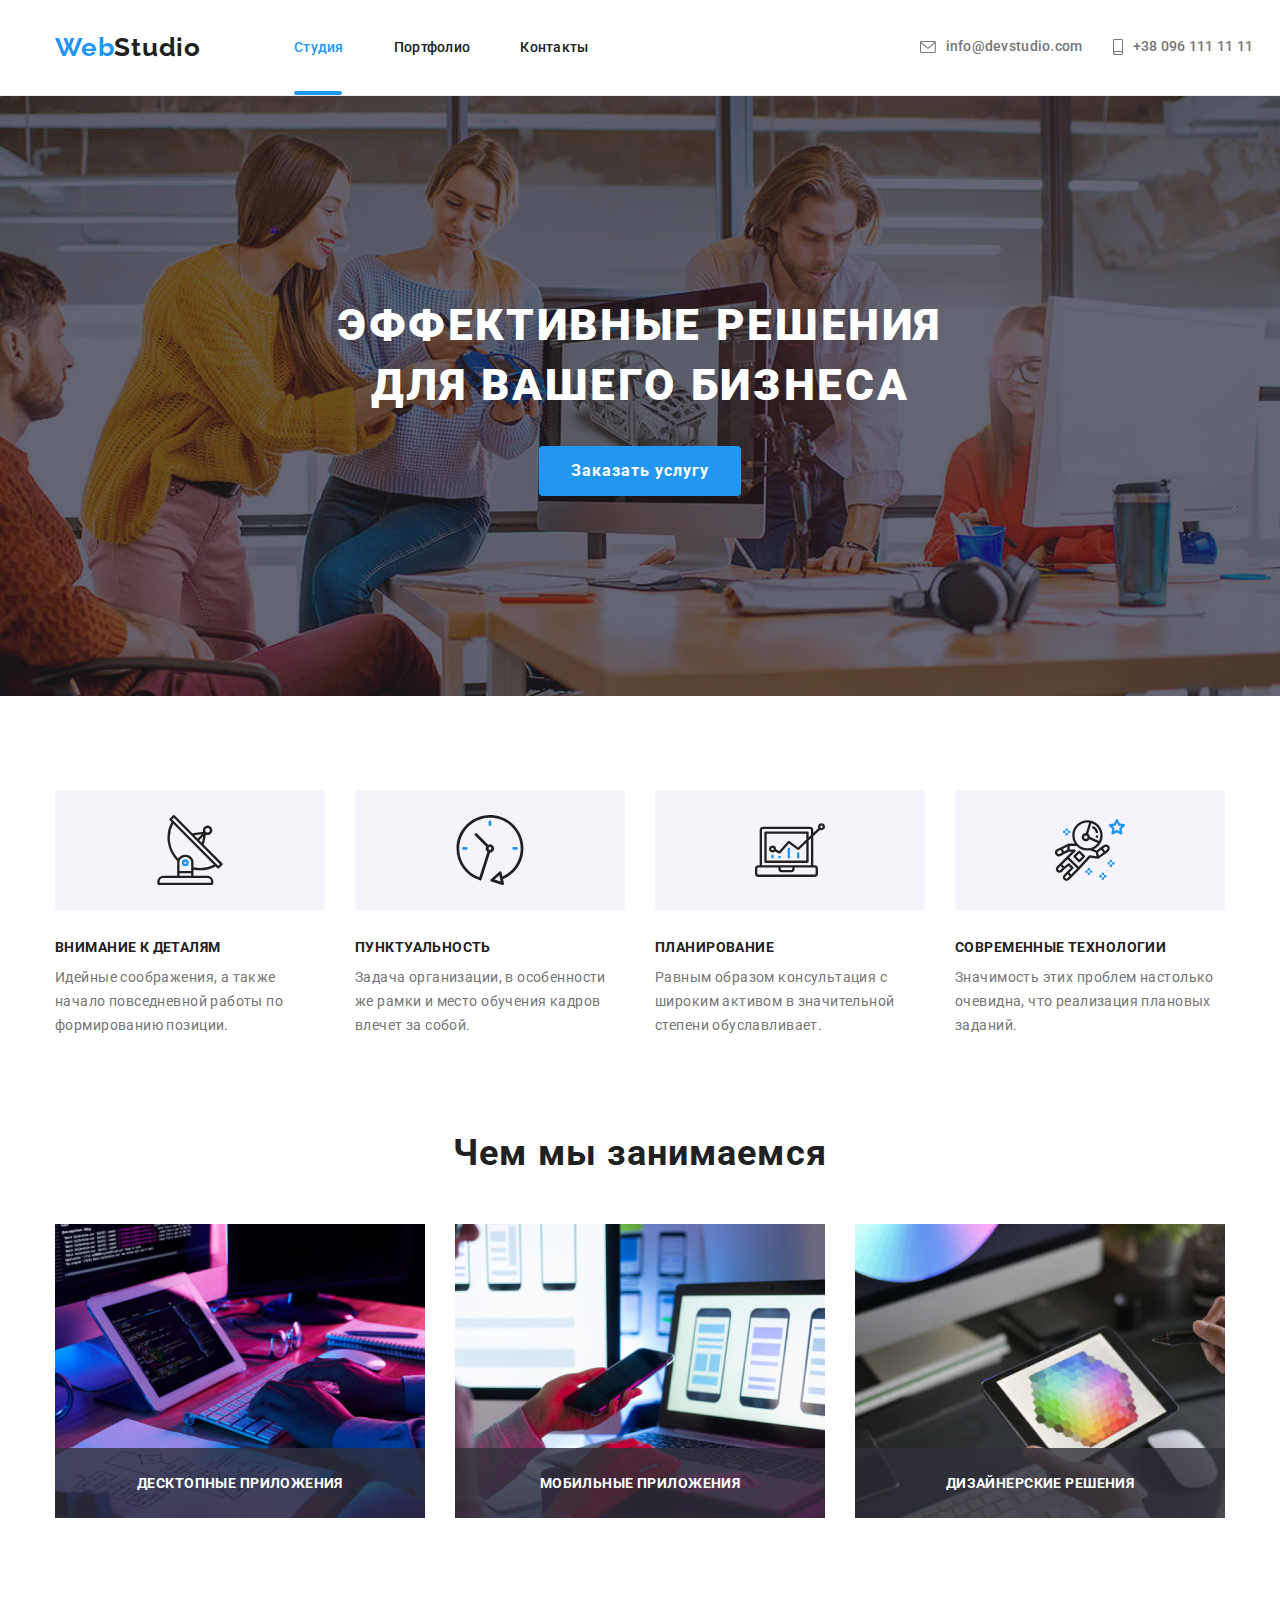
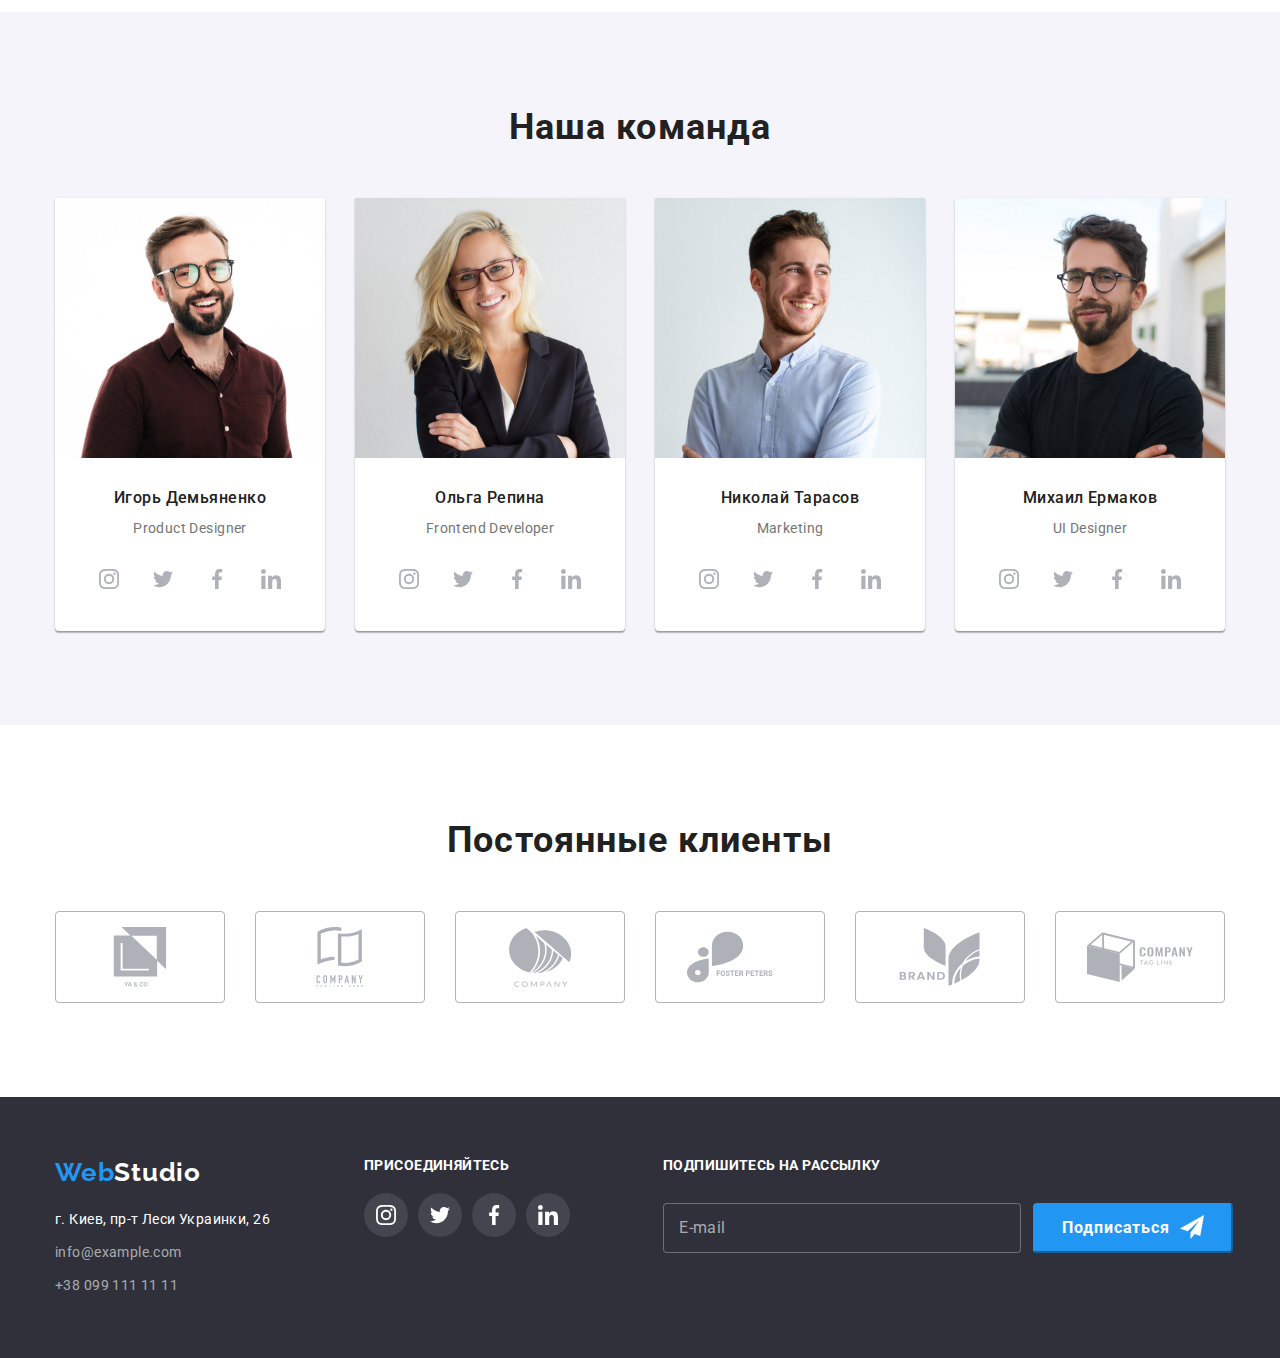
==== commit 1d5d7d2e: "error correction" ====
--- a/index.html
+++ b/index.html
@@ -54,9 +54,7 @@
       <section class="hero-section">
         <div class="container container-hero">
           <h1 class="hero-name">Эффективные решения для вашего бизнеса</h1>
-          <button class="main-button" type="button" data-modal-open>
-            Заказать услугу
-          </button>
+          <button class="main-button" type="button" data-modal-open>Заказать услугу</button>
         </div>
       </section>
       <section class="our-advantages section">
@@ -72,8 +70,7 @@
 
               <h3>Внимание к деталям</h3>
               <p>
-                Идейные соображения, а также начало повседневной работы по
-                формированию позиции.
+                Идейные соображения, а также начало повседневной работы по формированию позиции.
               </p>
             </li>
             <li class="advantages-list-item">
@@ -85,8 +82,7 @@
 
               <h3>Пунктуальность</h3>
               <p>
-                Задача организации, в особенности же рамки и место обучения
-                кадров влечет за собой.
+                Задача организации, в особенности же рамки и место обучения кадров влечет за собой.
               </p>
             </li>
             <li class="advantages-list-item">
@@ -98,24 +94,18 @@
 
               <h3>Планирование</h3>
               <p>
-                Равным образом консультация с широким активом в значительной
-                степени обуславливает.
+                Равным образом консультация с широким активом в значительной степени обуславливает.
               </p>
             </li>
             <li class="advantages-list-item">
               <div class="advantages-svg">
                 <svg class="advantages-icon">
-                  <use
-                    href="./images/svg/symbol-defs.svg#icon-astronaut-1"
-                  ></use>
+                  <use href="./images/svg/symbol-defs.svg#icon-astronaut-1"></use>
                 </svg>
               </div>
 
               <h3>Современные технологии</h3>
-              <p>
-                Значимость этих проблем настолько очевидна, что реализация
-                плановых заданий.
-              </p>
+              <p>Значимость этих проблем настолько очевидна, что реализация плановых заданий.</p>
             </li>
           </ul>
         </div>
@@ -139,10 +129,7 @@
             </li>
             <li class="gallery-list-item">
               <div class="gallery-thumb">
-                <img
-                  src="./images/gallery/box2.jpg"
-                  alt="Мобильные приложения"
-                />
+                <img src="./images/gallery/box2.jpg" alt="Мобильные приложения" />
                 <div class="gallery-item-font">
                   <p class="gallery-item-name">Мобильные приложения</p>
                 </div>
@@ -150,10 +137,7 @@
             </li>
             <li class="gallery-list-item">
               <div class="gallery-thumb">
-                <img
-                  src="./images/gallery/box3.jpg"
-                  alt="Дизайнерские решения"
-                />
+                <img src="./images/gallery/box3.jpg" alt="Дизайнерские решения" />
                 <div class="gallery-item-font">
                   <p class="gallery-item-name">Дизайнерские решения</p>
                 </div>
@@ -183,36 +167,28 @@
                   <li class="social-team-item">
                     <a class="social-team-link" href="">
                       <svg class="social-team-svg">
-                        <use
-                          href="./images/svg/symbol-defs.svg#icon-instagram-2"
-                        ></use>
-                      </svg>
-                    </a>
-                  </li>
-                  <li class="social-team-item">
-                    <a class="social-team-link" href="">
-                      <svg class="social-team-svg">
-                        <use
-                          href="./images/svg/symbol-defs.svg#icon-twitter-1"
-                        ></use>
-                      </svg>
-                    </a>
-                  </li>
-                  <li class="social-team-item">
-                    <a class="social-team-link" href="">
-                      <svg class="social-team-svg">
-                        <use
-                          href="./images/svg/symbol-defs.svg#icon-facebook-1"
-                        ></use>
-                      </svg>
-                    </a>
-                  </li>
-                  <li class="social-team-item">
-                    <a class="social-team-link" href="">
-                      <svg class="social-team-svg">
-                        <use
-                          href="./images/svg/symbol-defs.svg#icon-linkedin-1"
-                        ></use>
+                        <use href="./images/svg/symbol-defs.svg#icon-instagram-2"></use>
+                      </svg>
+                    </a>
+                  </li>
+                  <li class="social-team-item">
+                    <a class="social-team-link" href="">
+                      <svg class="social-team-svg">
+                        <use href="./images/svg/symbol-defs.svg#icon-twitter-1"></use>
+                      </svg>
+                    </a>
+                  </li>
+                  <li class="social-team-item">
+                    <a class="social-team-link" href="">
+                      <svg class="social-team-svg">
+                        <use href="./images/svg/symbol-defs.svg#icon-facebook-1"></use>
+                      </svg>
+                    </a>
+                  </li>
+                  <li class="social-team-item">
+                    <a class="social-team-link" href="">
+                      <svg class="social-team-svg">
+                        <use href="./images/svg/symbol-defs.svg#icon-linkedin-1"></use>
                       </svg>
                     </a>
                   </li>
@@ -235,36 +211,28 @@
                   <li class="social-team-item">
                     <a class="social-team-link" href="">
                       <svg class="social-team-svg">
-                        <use
-                          href="./images/svg/symbol-defs.svg#icon-instagram-2"
-                        ></use>
-                      </svg>
-                    </a>
-                  </li>
-                  <li class="social-team-item">
-                    <a class="social-team-link" href="">
-                      <svg class="social-team-svg">
-                        <use
-                          href="./images/svg/symbol-defs.svg#icon-twitter-1"
-                        ></use>
-                      </svg>
-                    </a>
-                  </li>
-                  <li class="social-team-item">
-                    <a class="social-team-link" href="">
-                      <svg class="social-team-svg">
-                        <use
-                          href="./images/svg/symbol-defs.svg#icon-facebook-1"
-                        ></use>
-                      </svg>
-                    </a>
-                  </li>
-                  <li class="social-team-item">
-                    <a class="social-team-link" href="">
-                      <svg class="social-team-svg">
-                        <use
-                          href="./images/svg/symbol-defs.svg#icon-linkedin-1"
-                        ></use>
+                        <use href="./images/svg/symbol-defs.svg#icon-instagram-2"></use>
+                      </svg>
+                    </a>
+                  </li>
+                  <li class="social-team-item">
+                    <a class="social-team-link" href="">
+                      <svg class="social-team-svg">
+                        <use href="./images/svg/symbol-defs.svg#icon-twitter-1"></use>
+                      </svg>
+                    </a>
+                  </li>
+                  <li class="social-team-item">
+                    <a class="social-team-link" href="">
+                      <svg class="social-team-svg">
+                        <use href="./images/svg/symbol-defs.svg#icon-facebook-1"></use>
+                      </svg>
+                    </a>
+                  </li>
+                  <li class="social-team-item">
+                    <a class="social-team-link" href="">
+                      <svg class="social-team-svg">
+                        <use href="./images/svg/symbol-defs.svg#icon-linkedin-1"></use>
                       </svg>
                     </a>
                   </li>
@@ -287,36 +255,28 @@
                   <li class="social-team-item">
                     <a class="social-team-link" href="">
                       <svg class="social-team-svg">
-                        <use
-                          href="./images/svg/symbol-defs.svg#icon-instagram-2"
-                        ></use>
-                      </svg>
-                    </a>
-                  </li>
-                  <li class="social-team-item">
-                    <a class="social-team-link" href="">
-                      <svg class="social-team-svg">
-                        <use
-                          href="./images/svg/symbol-defs.svg#icon-twitter-1"
-                        ></use>
-                      </svg>
-                    </a>
-                  </li>
-                  <li class="social-team-item">
-                    <a class="social-team-link" href="">
-                      <svg class="social-team-svg">
-                        <use
-                          href="./images/svg/symbol-defs.svg#icon-facebook-1"
-                        ></use>
-                      </svg>
-                    </a>
-                  </li>
-                  <li class="social-team-item">
-                    <a class="social-team-link" href="">
-                      <svg class="social-team-svg">
-                        <use
-                          href="./images/svg/symbol-defs.svg#icon-linkedin-1"
-                        ></use>
+                        <use href="./images/svg/symbol-defs.svg#icon-instagram-2"></use>
+                      </svg>
+                    </a>
+                  </li>
+                  <li class="social-team-item">
+                    <a class="social-team-link" href="">
+                      <svg class="social-team-svg">
+                        <use href="./images/svg/symbol-defs.svg#icon-twitter-1"></use>
+                      </svg>
+                    </a>
+                  </li>
+                  <li class="social-team-item">
+                    <a class="social-team-link" href="">
+                      <svg class="social-team-svg">
+                        <use href="./images/svg/symbol-defs.svg#icon-facebook-1"></use>
+                      </svg>
+                    </a>
+                  </li>
+                  <li class="social-team-item">
+                    <a class="social-team-link" href="">
+                      <svg class="social-team-svg">
+                        <use href="./images/svg/symbol-defs.svg#icon-linkedin-1"></use>
                       </svg>
                     </a>
                   </li>
@@ -339,36 +299,28 @@
                   <li class="social-team-item">
                     <a class="social-team-link" href="">
                       <svg class="social-team-svg">
-                        <use
-                          href="./images/svg/symbol-defs.svg#icon-instagram-2"
-                        ></use>
-                      </svg>
-                    </a>
-                  </li>
-                  <li class="social-team-item">
-                    <a class="social-team-link" href="">
-                      <svg class="social-team-svg">
-                        <use
-                          href="./images/svg/symbol-defs.svg#icon-twitter-1"
-                        ></use>
-                      </svg>
-                    </a>
-                  </li>
-                  <li class="social-team-item">
-                    <a class="social-team-link" href="">
-                      <svg class="social-team-svg">
-                        <use
-                          href="./images/svg/symbol-defs.svg#icon-facebook-1"
-                        ></use>
-                      </svg>
-                    </a>
-                  </li>
-                  <li class="social-team-item">
-                    <a class="social-team-link" href="">
-                      <svg class="social-team-svg">
-                        <use
-                          href="./images/svg/symbol-defs.svg#icon-linkedin-1"
-                        ></use>
+                        <use href="./images/svg/symbol-defs.svg#icon-instagram-2"></use>
+                      </svg>
+                    </a>
+                  </li>
+                  <li class="social-team-item">
+                    <a class="social-team-link" href="">
+                      <svg class="social-team-svg">
+                        <use href="./images/svg/symbol-defs.svg#icon-twitter-1"></use>
+                      </svg>
+                    </a>
+                  </li>
+                  <li class="social-team-item">
+                    <a class="social-team-link" href="">
+                      <svg class="social-team-svg">
+                        <use href="./images/svg/symbol-defs.svg#icon-facebook-1"></use>
+                      </svg>
+                    </a>
+                  </li>
+                  <li class="social-team-item">
+                    <a class="social-team-link" href="">
+                      <svg class="social-team-svg">
+                        <use href="./images/svg/symbol-defs.svg#icon-linkedin-1"></use>
                       </svg>
                     </a>
                   </li>
@@ -431,17 +383,11 @@
     <footer class="footer-page">
       <div class="container footer-container">
         <div class="address-container">
-          <a class="logo logo-footer" href="./"
-            ><span class="logo-accent">Web</span>Studio</a
-          >
+          <a class="logo logo-footer" href="./"><span class="logo-accent">Web</span>Studio</a>
           <address class="address-list">
             <p class="location">г. Киев, пр-т Леси Украинки, 26</p>
-            <a class="footer-contacts" href="mailto:info@example.com"
-              >info@example.com</a
-            >
-            <a class="footer-contacts" href="tel:++380991111111"
-              >+38 099 111 11 11</a
-            >
+            <a class="footer-contacts" href="mailto:info@example.com">info@example.com</a>
+            <a class="footer-contacts" href="tel:++380991111111">+38 099 111 11 11</a>
           </address>
         </div>
         <div class="social-footer">
@@ -451,36 +397,28 @@
               <li class="social-footer-item">
                 <a class="social-footer-link" href="">
                   <svg class="social-footer-svg">
-                    <use
-                      href="./images/svg/symbol-defs.svg#icon-instagram-2"
-                    ></use>
+                    <use href="./images/svg/symbol-defs.svg#icon-instagram-2"></use>
                   </svg>
                 </a>
               </li>
               <li class="social-footer-item">
                 <a class="social-footer-link" href="">
                   <svg class="social-footer-svg">
-                    <use
-                      href="./images/svg/symbol-defs.svg#icon-twitter-1"
-                    ></use>
+                    <use href="./images/svg/symbol-defs.svg#icon-twitter-1"></use>
                   </svg>
                 </a>
               </li>
               <li class="social-footer-item">
                 <a class="social-footer-link" href="">
                   <svg class="social-footer-svg">
-                    <use
-                      href="./images/svg/symbol-defs.svg#icon-facebook-1"
-                    ></use>
+                    <use href="./images/svg/symbol-defs.svg#icon-facebook-1"></use>
                   </svg>
                 </a>
               </li>
               <li class="social-footer-item">
                 <a class="social-footer-link" href="">
                   <svg class="social-footer-svg">
-                    <use
-                      href="./images/svg/symbol-defs.svg#icon-linkedin-1"
-                    ></use>
+                    <use href="./images/svg/symbol-defs.svg#icon-linkedin-1"></use>
                   </svg>
                 </a>
               </li>
@@ -488,13 +426,8 @@
           </div>
         </div>
         <div class="subscription-footer">
-          <form
-            action=""
-            method=""
-            class="subscription-form"
-            name="subscription-form"
-          >
-            <p class="subscription-form-title">Подпишитесь на рассылку</p>
+          <form action="" method="" class="subscription-form" name="subscription-form">
+            <p class="subscription-form-title">подпишитесь на рассылку</p>
             <div class="subscription-form-wrapper">
               <div class="subscription-form-field">
                 <input
@@ -509,9 +442,7 @@
                 <p>Подписаться</p>
                 <span class="wrapper-icon-subscription-form">
                   <svg class="icon-subscription-form">
-                    <use
-                      href="./images/svg/symbol-defs.svg#subscription-icon"
-                    ></use>
+                    <use href="./images/svg/symbol-defs.svg#subscription-icon"></use>
                   </svg>
                 </span>
               </button>
@@ -539,13 +470,11 @@
         <form action="" method="" class="form" name="form">
           <p class="form-title">Оставьте свои данные, мы вам перезвоним</p>
           <div class="form-field">
-            <label for="name">Имя</label>
+            <label for="name" class="form-label">Имя</label>
             <input type="text" name="user-name" id="name" class="form-input" />
             <span class="wrapper-icon-form"
               ><svg class="icon-form">
-                <use
-                  href="./images/svg/symbol-defs.svg#icon-person-form"
-                ></use></svg
+                <use href="./images/svg/symbol-defs.svg#icon-person-form"></use></svg
             ></span>
           </div>
           <!-- Чтобы не задавать for="name и id="name", можно input вложить в label. Как ниже(но лучше не вкладывать, чтобы оформить можно было):
@@ -554,36 +483,22 @@
             <input type="tel" name="user-phone" />
           </label> -->
           <div class="form-field">
-            <label for="phone">Телефон</label>
-            <input
-              type="phone"
-              name="user-phone"
-              id="phone"
-              class="form-input"
-            />
+            <label for="phone" class="form-label">Телефон</label>
+            <input type="phone" name="user-phone" id="phone" class="form-input" />
             <span class="wrapper-icon-form"
               ><svg class="icon-form">
-                <use
-                  href="./images/svg/symbol-defs.svg#icon-phone-form"
-                ></use></svg
+                <use href="./images/svg/symbol-defs.svg#icon-phone-form"></use></svg
             ></span>
           </div>
           <div class="form-field">
             <label for="email" class="form-label">Почта</label>
-            <input
-              type="email"
-              name="user-email"
-              id="email"
-              class="form-input"
-            />
+            <input type="email" name="user-email" id="email" class="form-input" />
             <span class="wrapper-icon-form"
               ><svg class="icon-form">
-                <use
-                  href="./images/svg/symbol-defs.svg#icon-email-form"
-                ></use></svg
+                <use href="./images/svg/symbol-defs.svg#icon-email-form"></use></svg
             ></span>
           </div>
-          <div class="form-field">
+          <div class="form-field form-field-last">
             <label for="user-text" class="form-label">Комментарий</label>
             <textarea
               name="user-text"
@@ -604,12 +519,10 @@
             />
             <label for="adreement" class="form-label form-label-check"
               >Соглашаюсь с рассылкой и принимаю
-              <a href="">Условия договора</a>
+              <a href="" class="form-field-checkbox__link-agreement">Условия договора</a>
               <span class="adreement-wrapper"
                 ><svg class="adreement-icon">
-                  <use
-                    href="./images/svg/symbol-defs.svg#check"
-                  ></use></svg></span
+                  <use href="./images/svg/symbol-defs.svg#check"></use></svg></span
             ></label>
           </div>
 
--- a/css/style.css
+++ b/css/style.css
@@ -1,6 +1,6 @@
 :root {
   /* Шрифт */
-  --main-font: "Roboto", sans-serif;
+  --main-font: 'Roboto', sans-serif;
 
   /* Цвет шрифтов */
   --accent-color: #2196f3;
@@ -67,7 +67,7 @@
 .logo {
   text-decoration: none;
   font-style: normal;
-  font-family: "Raleway", sans-serif;
+  font-family: 'Raleway', sans-serif;
   color: var(--main-color);
   font-weight: 700;
   font-size: 26px;
@@ -120,10 +120,10 @@
   transition: color 250ms cubic-bezier(0.4, 0, 0.2, 1);
 }
 
-.link-studia{
+.link-studia {
   color: var(--accent-color);
 }
-.link-studia::after{
+.link-studia::after {
   position: absolute;
   display: flex;
   flex-direction: row;
@@ -152,7 +152,7 @@
 }
 
 .header-link:hover,
-.header-link:focus{
+.header-link:focus {
   color: var(--accent-color);
 }
 
@@ -192,16 +192,16 @@
   height: 16px;
   margin-right: 10px;
   fill: currentColor;
-
 }
 
 .hero-section {
   background-color: var(--futer-bg-color);
   padding-top: 200px;
   padding-bottom: 200px;
-  background-repeat:no-repeat;
+  background-repeat: no-repeat;
   background-position: 50% 50%;
-  background-image: linear-gradient(rgba(47, 48, 58, 0.4), rgba(47, 48, 58, 0.4)), url(../images/hero/hero.jpg);
+  background-image: linear-gradient(rgba(47, 48, 58, 0.4), rgba(47, 48, 58, 0.4)),
+    url(../images/hero/hero.jpg);
 }
 .container-hero {
   max-width: 696px;
@@ -268,7 +268,7 @@
   margin-bottom: 30px;
   width: 270px;
   height: 120px;
-  background-color: #F5F4FA;
+  background-color: #f5f4fa;
   border-radius: 4px;
 }
 
@@ -290,25 +290,22 @@
   margin-right: 0px;
 }
 
-
-.gallery-thumb{
+.gallery-thumb {
   position: relative;
 }
-.gallery-item-font{
-  position: absolute;
-  display: flex;
-  justify-content:center;
-  align-items:center;
+.gallery-item-font {
+  position: absolute;
+  display: flex;
+  justify-content: center;
+  align-items: center;
   bottom: 0px;
   width: 370px;
   height: 70px;
   background-color: rgba(47, 48, 58, 0.8);
-  color: #FFFFFF;
-
-  
-}
-
-.gallery-item-name{
+  color: #ffffff;
+}
+
+.gallery-item-name {
   display: flex;
   font-style: normal;
   font-weight: 700;
@@ -318,13 +315,8 @@
   text-transform: uppercase;
 }
 
-
-
-
-
-
-.team-section{
-  background-color: #F5F4FA;
+.team-section {
+  background-color: #f5f4fa;
   padding: 94px 0 94px 0;
 }
 
@@ -334,9 +326,8 @@
 .team-list-item {
   margin-right: 30px;
   background-color: #ffffff;
-  box-shadow: 0px 1px 3px rgba(0, 0, 0, 0.12),
-  0px 1px 1px rgba(0, 0, 0, 0.14),
-  0px 2px 1px rgba(0, 0, 0, 0.2);
+  box-shadow: 0px 1px 3px rgba(0, 0, 0, 0.12), 0px 1px 1px rgba(0, 0, 0, 0.14),
+    0px 2px 1px rgba(0, 0, 0, 0.2);
   border-radius: 0px 0px 4px 4px;
 }
 .team-list-item:last-child {
@@ -425,7 +416,8 @@
   box-sizing: 0px;
   border: none;
   padding: 6px 22px;
-  transition: background-color 250ms cubic-bezier(0.4, 0, 0.2, 1), color 250ms cubic-bezier(0.4, 0, 0.2, 1), box-shadow 250ms cubic-bezier(0.4, 0, 0.2, 1);
+  transition: background-color 250ms cubic-bezier(0.4, 0, 0.2, 1),
+    color 250ms cubic-bezier(0.4, 0, 0.2, 1), box-shadow 250ms cubic-bezier(0.4, 0, 0.2, 1);
 }
 filter-button:last child {
   margin-right: 0px;
@@ -436,12 +428,10 @@
 .filter-button:hover {
   background-color: var(--accent-bg-color);
   color: #ffffff;
-  box-shadow: 0px 3px 1px rgba(0, 0, 0, 0.1),
-  0px 1px 2px rgba(0, 0, 0, 0.08),
-  0px 2px 2px rgba(0, 0, 0, 0.12);
-  border-radius: 4px;
-}
-
+  box-shadow: 0px 3px 1px rgba(0, 0, 0, 0.1), 0px 1px 2px rgba(0, 0, 0, 0.08),
+    0px 2px 2px rgba(0, 0, 0, 0.12);
+  border-radius: 4px;
+}
 
 .portfolio-list {
   display: flex;
@@ -471,7 +461,6 @@
   padding-top: 60px;
   padding-bottom: 60px;
 }
-
 
 .footer-contacts {
   color: rgba(255, 255, 255, 0.6);
@@ -498,31 +487,28 @@
   flex-basis: calc((100% - 90px) / 3);
   transition: box-shadow 250ms cubic-bezier(0.4, 0, 0.2, 1);
 }
-.portfolio-list-item:hover, portfolio-list-item:focus{
-  border: 1px solid #EEEEEE;
-  box-shadow: 0px 1px 1px rgba(0, 0, 0, 0.12),
-  0px 4px 4px rgba(0, 0, 0, 0.06),
-  1px 4px 6px rgba(0, 0, 0, 0.16);
-}
-
-
-
-.product-thumb{
+.portfolio-list-item:hover,
+portfolio-list-item:focus {
+  border: 1px solid #eeeeee;
+  box-shadow: 0px 1px 1px rgba(0, 0, 0, 0.12), 0px 4px 4px rgba(0, 0, 0, 0.06),
+    1px 4px 6px rgba(0, 0, 0, 0.16);
+}
+
+.product-thumb {
   position: relative;
   overflow: hidden;
 }
 
-.portfolio-item-description{
+.portfolio-item-description {
   position: absolute;
   opacity: 1;
   display: inline-block;
   width: 100%;
   height: 100%;
   color: #000000;
- 
-}
-
-.portfolio-item-text{
+}
+
+.portfolio-item-text {
   position: absolute;
   top: 50%;
   left: 50%;
@@ -531,19 +517,16 @@
   width: 322px;
   height: 168px;
 
-
-
   font-family: 'Roboto';
   font-style: normal;
   font-weight: 400;
   font-size: 18px;
   line-height: 156%;
   letter-spacing: 0.03em;
-  color: #FFFFFF;
-}
-
-
-.portfolio-item-description{
+  color: #ffffff;
+}
+
+.portfolio-item-description {
   position: absolute;
   display: inline-block;
   width: 100%;
@@ -555,11 +538,9 @@
   transition: transform 250ms cubic-bezier(0.4, 0, 0.2, 1);
 }
 
-
 .portfolio-list-item:hover .portfolio-item-description {
   transform: translateY(0);
 }
-
 
 .portfolio-item {
   padding: 20px 24px;
@@ -602,11 +583,11 @@
   max-width: 100%;
   height: auto;
 }
-.clients{
+.clients {
   padding: 94px 0px;
 }
 
-.clients-header{
+.clients-header {
   font-family: 'Roboto';
   font-style: normal;
   font-weight: 700;
@@ -614,26 +595,23 @@
   line-height: 42px;
   text-align: center;
   letter-spacing: 0.03em;
-  
+
   color: #212121;
   margin-bottom: 50px;
-
 }
 
 .social-team {
   padding: 16px 32px 30px 32px;
 }
 
-
-.clients-list{
+.clients-list {
   display: flex;
   list-style-type: none;
   margin: 0, auto;
 }
 
-.clients-item{
+.clients-item {
   margin-right: 30px;
-
 }
 .clients-item:last-child {
   margin-right: 0px;
@@ -642,12 +620,12 @@
 .clients-link {
   width: 170px;
   height: 92px;
-  border: 1px solid #AFB1B8;
+  border: 1px solid #afb1b8;
   border-radius: 4px;
   display: flex;
   justify-content: center;
   align-items: center;
-  color: #AFB1B8;
+  color: #afb1b8;
   transition: color 250ms cubic-bezier(0.4, 0, 0.2, 1);
 }
 
@@ -662,28 +640,20 @@
   height: 60px;
 }
 
-
-
-
 .social-team-list {
   list-style-type: none;
   display: flex;
-  justify-content:space-between;
-}
-
-
-
-
-
-.container.footer-container{
-  display: flex;
-}
-
-
-.social-footer-list{
+  justify-content: space-between;
+}
+
+.container.footer-container {
+  display: flex;
+}
+
+.social-footer-list {
   list-style-type: none;
   display: flex;
-  justify-content:space-between;
+  justify-content: space-between;
   min-width: 206px;
   margin-right: 93px;
 }
@@ -699,22 +669,22 @@
   background-position: center;
   transition: background-color 250ms cubic-bezier(0.4, 0, 0.2, 1);
 }
-.social-footer-svg{
+.social-footer-svg {
   width: 20px;
   height: 20px;
-  fill:#ffffff
+  fill: #ffffff;
 }
 .social-footer-link:hover,
 .social-footer-link:focus {
   background-color: var(--accent-bg-color);
 }
 
-.address-container{
+.address-container {
   display: flex;
   flex-direction: column;
   margin-right: 70px;
 }
-.social-footer-contents{
+.social-footer-contents {
   padding-bottom: 20px;
   font-family: 'Roboto';
   font-style: normal;
@@ -723,11 +693,11 @@
   line-height: 16px;
   letter-spacing: 0.03em;
   text-transform: uppercase;
-  
-  color: #FFFFFF;
-}
-
-.social-team-link{
+
+  color: #ffffff;
+}
+
+.social-team-link {
   width: 44px;
   height: 44px;
   display: flex;
@@ -737,24 +707,25 @@
   background-color: rgb(255, 255, 255);
   background-repeat: no-repeat;
   background-position: center;
-  color: #AFB1B8;
-  transition: background-color 250ms cubic-bezier(0.4, 0, 0.2, 1), color 250ms cubic-bezier(0.4, 0, 0.2, 1);
-}
-
-  .social-team-svg {
-    width: 20px;
-    height: 20px;
-    fill: currentColor;
-  }
-
-  .social-team-link:hover,
-  .social-team-link:focus {
-    background-color: var(--accent-bg-color);
-    color: #FFFFFF;
-  }
+  color: #afb1b8;
+  transition: background-color 250ms cubic-bezier(0.4, 0, 0.2, 1),
+    color 250ms cubic-bezier(0.4, 0, 0.2, 1);
+}
+
+.social-team-svg {
+  width: 20px;
+  height: 20px;
+  fill: currentColor;
+}
+
+.social-team-link:hover,
+.social-team-link:focus {
+  background-color: var(--accent-bg-color);
+  color: #ffffff;
+}
 
 /* Modal window */
-.backdrop{
+.backdrop {
   position: fixed;
   top: 0;
   left: 0;
@@ -764,27 +735,27 @@
   opacity: 1;
   transition: opacity 250ms cubic-bezier(0.4, 0, 0.2, 1);
 }
-.backdrop.is-hidden{
+.backdrop.is-hidden {
   opacity: 0;
   pointer-events: none;
 }
 
-.backdrop.is-hidden .modal{
+.backdrop.is-hidden .modal {
   transform: translate(-50%, -50%) scale(0.85);
 }
 
-.modal{
+.modal {
   position: absolute;
   top: 50%;
   left: 50%;
   min-width: 528px;
   min-height: 581px;
-  background-color: #FFFFFF;
+  background-color: #ffffff;
   transform: translate(-50%, -50%) scale(1);
   transition: transform 250ms cubic-bezier(0.4, 0, 0.2, 1);
 }
 
-.modal-btn-close{
+.modal-btn-close {
   position: absolute;
   top: 8px;
   right: 8px;
@@ -794,7 +765,7 @@
   width: 30px;
   height: 30px;
   color: #;
-  background-color: #FFFFFF;
+  background-color: #ffffff;
   border: 1px solid rgba(0, 0, 0, 0.1);
   border-radius: 50%;
   cursor: pointer;
@@ -802,20 +773,20 @@
   transition: color 250ms cubic-bezier(0.4, 0, 0.2, 1);
 }
 
-.modal-btn-close-icon{
+.modal-btn-close-icon {
   width: 11px;
   height: 11px;
   fill: currentColor;
-
-}
-
-.modal-btn-close:hover, .modal-btn-close:focus {
+}
+
+.modal-btn-close:hover,
+.modal-btn-close:focus {
   color: var(--accent-color);
 }
 
 /* Оформление формы модалки */
 
-.form-title{
+.form-title {
   font-family: 'Roboto';
   font-style: normal;
   font-weight: 700;
@@ -827,36 +798,45 @@
   margin-bottom: 12px;
 }
 
-textarea{
+textarea {
   resize: none;
 }
 
-.form{
+.form {
   width: 100%;
   padding: 40px;
 }
-.form-field{
+.form-field {
   position: relative;
   display: flex;
   flex-direction: column;
   margin-bottom: 10px;
 }
-.form-label{
+.form-field-last {
+  margin-bottom: 20px;
+}
+
+.form-label {
   margin-bottom: 4px;
   position: relative;
-}
-.form-input{
+  font-family: 'Roboto';
+  font-style: normal;
+  font-weight: 400;
+  font-size: 12px;
+  line-height: 85.71%;
+  letter-spacing: 0.01em;
+  color: var(--secondary-color);
+}
+.form-input {
   width: 448px;
   height: 40px;
   border: 1px solid rgba(33, 33, 33, 0.2);
   border-radius: 4px;
   padding-left: 42px;
-  transition: box-shadow 250ms cubic-bezier(0.4, 0, 0.2, 1);
-}
-
-
-
-.wrapper-icon-form{
+  /* transition: box-shadow 250ms cubic-bezier(0.4, 0, 0.2, 1); */
+}
+
+.wrapper-icon-form {
   position: absolute;
   left: 12px;
   bottom: 11px;
@@ -871,74 +851,81 @@
   fill: currentColor;
 }
 
-
 .form-input:focus {
   border: 1px solid var(--accent-color);
   outline: transparent;
-  box-shadow: 0px 4px 4px rgba(0, 0, 0, 0.25);
-}
-
-
-.form-input:focus + .wrapper-icon-form{
+  /* box-shadow: 0px 4px 4px rgba(0, 0, 0, 0.25); */
+}
+
+.form-input:focus + .wrapper-icon-form {
   color: var(--accent-color);
 }
 
-
-
-.user-text{
+.user-text {
   padding: 12px 16px;
   border: 1px solid rgba(33, 33, 33, 0.2);
   border-radius: 4px;
-  transition: box-shadow 250ms cubic-bezier(0.4, 0, 0.2, 1);
-}
-.user-text:focus{
+  /* transition: box-shadow 250ms cubic-bezier(0.4, 0, 0.2, 1); */
+  height: 120px;
+}
+.user-text:focus {
   border: 1px solid var(--accent-color);
   outline: transparent;
-  box-shadow: 0px 4px 4px rgba(0, 0, 0, 0.25);
-}
-.adreement-wrapper{
+  /* box-shadow: 0px 4px 4px rgba(0, 0, 0, 0.25); */
+}
+.adreement-wrapper {
   position: absolute;
   top: 0;
   left: 0;
   width: 16px;
   height: 15px;
   transition: background-color 250ms cubic-bezier(0.4, 0, 0.2, 1);
-  
-}
-.adreement-icon{
+}
+.adreement-icon {
   display: flex;
   align-items: center;
   width: 16px;
   height: 15px;
-  background: #FFFFFF;
+  background: #ffffff;
   border: 2px solid #2a2a2a;
-  box-shadow: 0px 1px 3px rgba(0, 0, 0, 0.12), 0px 1px 1px rgba(0, 0, 0, 0.14), 0px 2px 1px rgba(0, 0, 0, 0.2);
-  border-radius: 4px;
-
-}
-
-.checkbox-adreement:checked + .form-label  .adreement-wrapper > .adreement-icon{
+  box-shadow: 0px 1px 3px rgba(0, 0, 0, 0.12), 0px 1px 1px rgba(0, 0, 0, 0.14),
+    0px 2px 1px rgba(0, 0, 0, 0.2);
+  border-radius: 4px;
+}
+
+.checkbox-adreement:checked + .form-label .adreement-wrapper > .adreement-icon {
   background-color: var(--accent-bg-color);
   background-origin: border-box;
   border: 2px solid var(--accent-bg-color);
   border-radius: 4px;
 }
 
-.checkbox-adreement{
+.checkbox-adreement {
   position: absolute;
   appearance: none;
   -webkit-appearance: none;
   -mox-appearance: none;
 }
-.form-label-check{
+
+.form-label-check {
   padding-left: 23px;
   margin-left: 13px;
 }
-.form-field-checkbox{
+.form-field-checkbox {
   margin-bottom: 30px;
 }
-
-.submit-form{
+.form-field-checkbox__link-agreement {
+  font-family: 'Roboto';
+  font-style: normal;
+  font-weight: 400;
+  font-size: 14px;
+  line-height: 171%;
+  letter-spacing: 0.03em;
+  text-decoration-line: underline;
+  color: var(--accent-color);
+}
+
+.submit-form {
   width: 200px;
   height: 50px;
   background-color: #2196f3;
@@ -950,67 +937,55 @@
   font-weight: 700;
   font-size: 16px;
   line-height: 30px;
-  box-shadow: 0px 1px 3px rgba(0, 0, 0, 0.12), 0px 1px 1px rgba(0, 0, 0, 0.14), 0px 2px 1px rgba(0, 0, 0, 0.2);
+  box-shadow: 0px 1px 3px rgba(0, 0, 0, 0.12), 0px 1px 1px rgba(0, 0, 0, 0.14),
+    0px 2px 1px rgba(0, 0, 0, 0.2);
   margin-left: 124px;
   transition: color 250ms cubic-bezier(0.4, 0, 0.2, 1);
-  
-}
-.submit-form:hover, .submit-form:focus{
+}
+.submit-form:hover,
+.submit-form:focus {
   background-color: #188ce8;
 }
 
-
-
-
-
-
-
-
-.subscription-form{
+.subscription-form {
   display: flex;
   flex-direction: column;
 }
 
-
-
-
-.subscription-form-title{
+.subscription-form-title {
   font-family: 'Roboto';
   font-style: normal;
   font-weight: 700;
   font-size: 14px;
   line-height: 16px;
   letter-spacing: 0.03em;
-  color: #FFFFFF;
+  text-transform: uppercase;
+  color: #ffffff;
   margin-bottom: 30px;
 }
 
-.subscription-form-wrapper{
+.subscription-form-wrapper {
   position: relative;
   display: flex;
   flex-direction: row;
-
-
-
-}
-.subscription-form-input{
+}
+.subscription-form-input {
   position: relative;
   width: 358px;
   height: 50px;
-  background-color: #2F303A;
+  background-color: #2f303a;
   border: 1px solid rgba(255, 255, 255, 0.3);
   border-radius: 4px;
-  color: #FFFFFF;
+  color: #ffffff;
   padding-left: 16px;
   font-style: normal;
   font-weight: 400;
   font-size: 16px;
   line-height: 125%;
   letter-spacing: 0.03em;
-
-}
-
-.label-subscription{
+}
+
+.label-subscription {
   position: absolute;
   top: 15px;
   left: 16px;
@@ -1020,15 +995,11 @@
   font-size: 16px;
   line-height: 125%;
   letter-spacing: 0.03em;
-  
-  
-
-}
-
-.subscription-form-input:focus + .label-subscription{
-  color:#2F303A;
+}
+
+.subscription-form-input:focus + .label-subscription {
+  color: #2f303a;
   transform: translateY(40px);
-  
 }
 
 /* .wrapper-icon-subscription-form{
@@ -1043,8 +1014,8 @@
 
 } */
 
-.subscription-form-btn{
-  position:relative;
+.subscription-form-btn {
+  position: relative;
   display: flex;
   align-items: center;
   justify-content: center;
@@ -1054,30 +1025,27 @@
   border-radius: 4px;
   border-color: var(--accent-bg-color);
 
-
   font-style: normal;
   font-weight: 700;
   font-size: 16px;
   line-height: 188%;
   letter-spacing: 0.06em;
-  color: #FFFFFF;
+  color: #ffffff;
 
   outline: transparent;
-
-}
-
-.icon-subscription-form{
+}
+
+.icon-subscription-form {
   width: 24px;
   height: 24px;
   fill: currentColor;
 }
 
-.subscription-form-field{
+.subscription-form-field {
   margin-right: 12px;
 }
-.wrapper-icon-subscription-form{
+.wrapper-icon-subscription-form {
   position: relative;
   bottom: -4px;
   margin-left: 10px;
-  
-}+}
